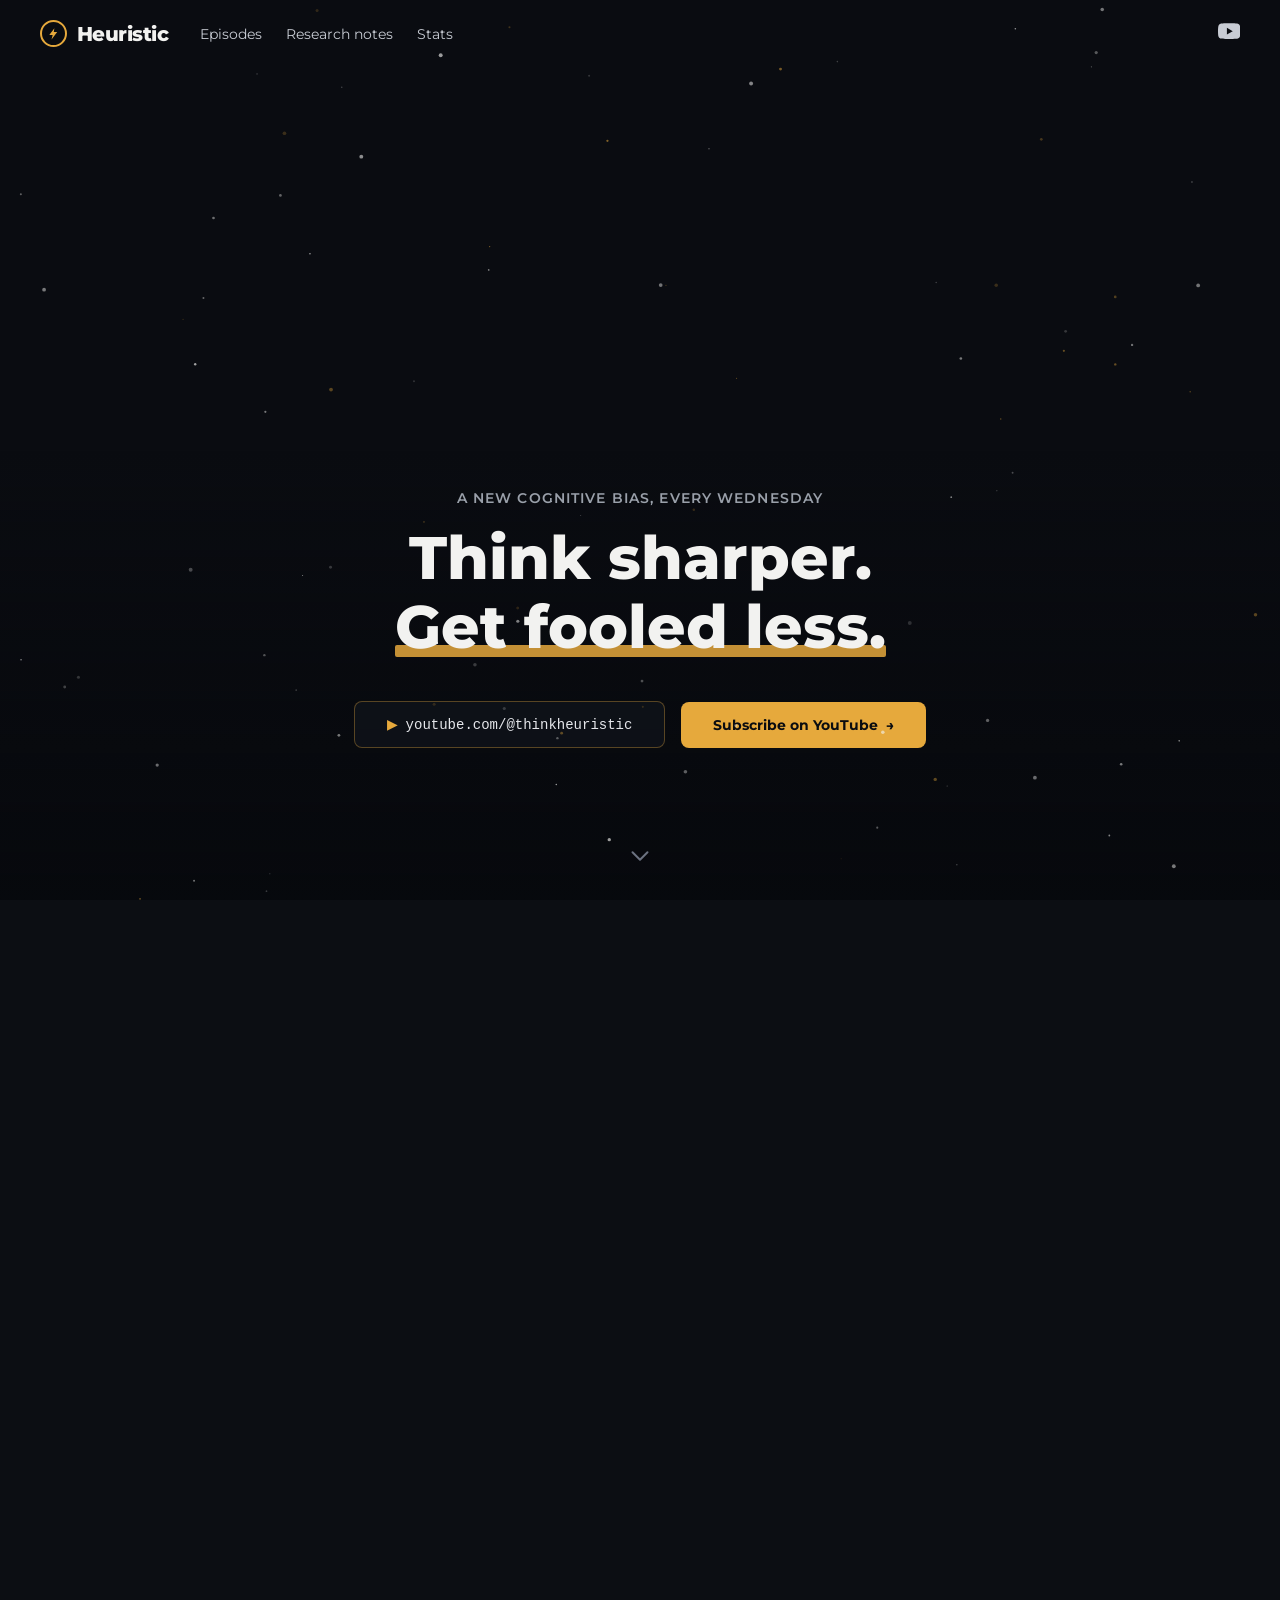
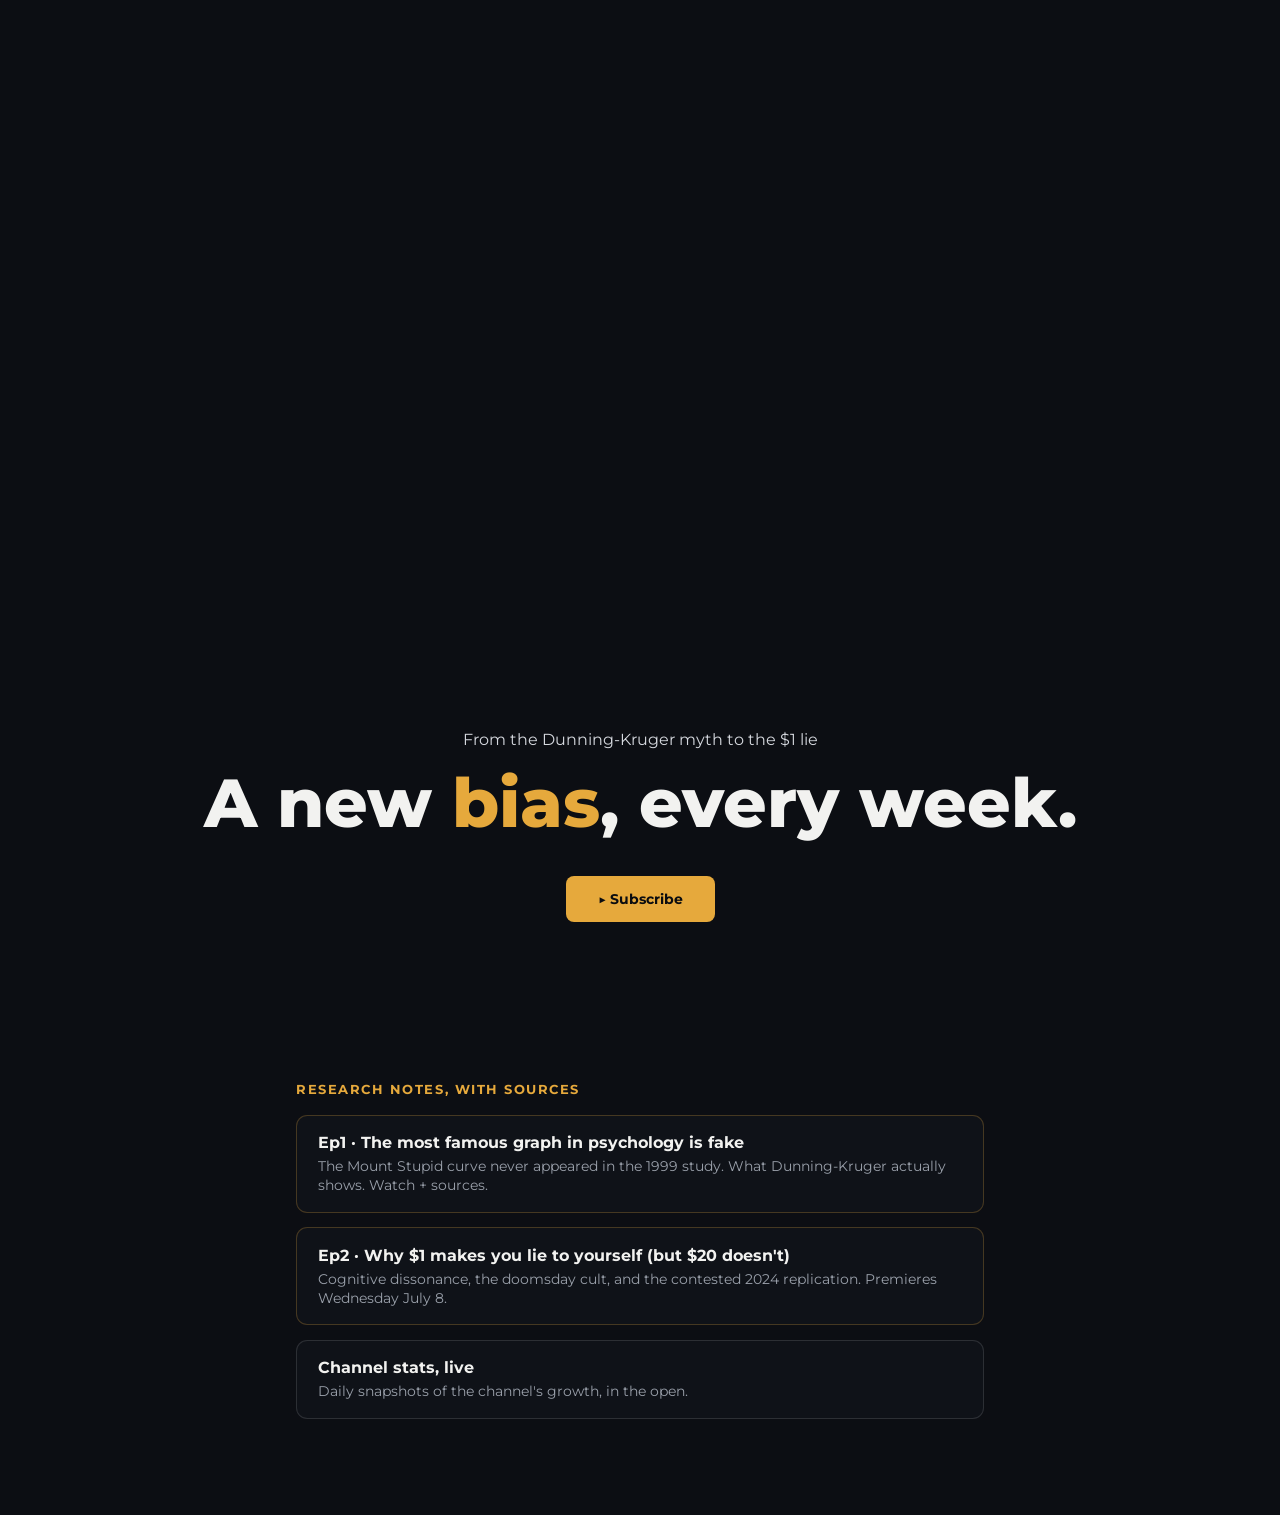
==== index.html @ c8678a39 "Heuristic site v1: landing + ep1/ep2 research notes + stats + AI-open robots/llms/sitemap" ====
<!DOCTYPE html>
<html lang="en">
<head>
<meta charset="UTF-8" />
<meta name="viewport" content="width=device-width, initial-scale=1.0" />
<title>Heuristic | Think sharper. Get fooled less.</title>
<meta name="description" content="Heuristic takes apart one cognitive bias every week using the actual research, not the meme version. Dunning-Kruger, cognitive dissonance, sunk cost and more, ten cinematic minutes at a time." />
<meta property="og:title" content="Heuristic | Think sharper. Get fooled less." />
<meta property="og:description" content="One cognitive bias a week, built from the real studies, including the parts scientists still fight about." />
<meta property="og:type" content="website" />
<script type="application/ld+json">
{
  "@context": "https://schema.org",
  "@type": "Organization",
  "name": "Heuristic",
  "description": "A weekly applied-psychology channel that takes apart one cognitive bias at a time using primary research.",
  "sameAs": ["https://www.youtube.com/@thinkheuristic"]
}
</script>
<link rel="preconnect" href="https://fonts.googleapis.com" />
<link rel="preconnect" href="https://fonts.gstatic.com" crossorigin />
<link href="https://fonts.googleapis.com/css2?family=Montserrat:wght@400;500;600;700;800&display=swap" rel="stylesheet" />
<style>
*, *::before, *::after { margin: 0; padding: 0; box-sizing: border-box; }
html, body { overflow-x: hidden; }
body { font-family: 'Montserrat', sans-serif; background: #0C0E13; color: #F2F2F0; }

.fixed { position: fixed; }
.absolute { position: absolute; }
.relative { position: relative; }
.inset-0 { top: 0; right: 0; bottom: 0; left: 0; }

/* Scroll Video */
#scroll-video-container {
  position: fixed; inset: 0; z-index: -10;
  background: #0C0E13; top: -20%;
}
#scroll-video-container canvas,
#scroll-video-container video {
  position: absolute; inset: 0; width: 100%; height: 100%; object-fit: cover;
}
#scroll-video-container .overlay { position: absolute; inset: 0; background: rgba(6,8,12,0.35); }

/* Particles */
#particles-canvas {
  position: fixed; inset: 0; width: 100%; height: 100%;
  pointer-events: none; z-index: 3;
}

/* Nav */
nav {
  position: fixed; top: 0; left: 0; right: 0; z-index: 50;
  display: flex; align-items: center; justify-content: space-between;
  padding: 1.25rem 2.5rem;
}
nav .logo { display: flex; align-items: center; gap: 0.6rem; font-weight: 800; font-size: 1.25rem; color: #F2F2F0; letter-spacing: -0.025em; text-decoration: none; }
nav .logo .bolt {
  width: 1.7rem; height: 1.7rem; border-radius: 50%;
  border: 2px solid #E6A93C; display: flex; align-items: center; justify-content: center;
  background: #0A0C10;
}
nav .logo .bolt svg { width: 0.85rem; height: 0.85rem; fill: #E6A93C; }
nav .nav-links { display: flex; align-items: center; gap: 1.5rem; }
nav .nav-links a { font-size: 0.875rem; color: #c8ccd4; text-decoration: none; transition: color 0.2s; }
nav .nav-links a:hover { color: #fff; }
nav .social { display: flex; align-items: center; gap: 1rem; }
nav .social a { color: #c8ccd4; transition: color 0.2s; }
nav .social a:hover { color: #E6A93C; }
nav .social svg { width: 1.4rem; height: 1.4rem; }

/* Hero */
#hero {
  position: relative; height: 100vh; width: 100%; display: flex; flex-direction: column;
}
#hero .gradient-overlay {
  position: absolute; inset: 0;
  background: linear-gradient(to top, rgba(6,8,12,0.75), transparent, transparent);
}
#hero .content {
  position: relative; z-index: 10; flex: 1; display: flex; flex-direction: column;
  align-items: center; justify-content: flex-end; text-align: center;
  padding: 0 1.5rem 6rem;
}
#hero .subtitle { font-size: 0.875rem; color: #9aa0aa; margin-bottom: 1rem; letter-spacing: 0.08em; text-transform: uppercase; font-weight: 600; }
#hero h1 { font-size: clamp(1.6rem, 5vw, 3.75rem); font-weight: 800; line-height: 1.15; max-width: 52rem; }
#hero h1 .underlined {
  position: relative; display: inline-block;
}
#hero h1 .underlined .line {
  position: absolute; bottom: 0.25rem; left: 0; width: 100%; height: 12px;
  background: #E6A93C; border-radius: 2px; opacity: 0.85;
}
#hero h1 .underlined span { position: relative; }
#hero .ctas {
  display: flex; align-items: center; gap: 1rem; margin-top: 2.5rem; flex-wrap: wrap; justify-content: center;
}
#hero .code-box {
  display: flex; align-items: center; gap: 0.5rem;
  background: rgba(16,19,26,0.85); border: 1px solid rgba(230,169,60,0.35);
  border-radius: 0.5rem; padding: 0.875rem 2rem; text-decoration: none;
}
#hero .code-box .prompt { color: #E6A93C; font-family: monospace; font-size: 0.875rem; }
#hero .code-box code { font-size: 0.875rem; color: #e5e7eb; font-family: monospace; }
#hero .cta-btn {
  display: inline-flex; align-items: center; gap: 0.5rem;
  background: #E6A93C; color: #0A0C10; font-weight: 700; border-radius: 0.5rem;
  padding: 0.875rem 2rem; font-size: 0.875rem; text-decoration: none; transition: background 0.2s;
}
#hero .cta-btn:hover { background: #f0c064; }
#hero .bounce-arrow {
  position: relative; z-index: 10; display: flex; justify-content: center; padding-bottom: 2rem;
}
#hero .bounce-arrow svg { width: 1.5rem; height: 1.5rem; color: #6b7280; animation: bounce 1s infinite; }

@keyframes bounce {
  0%, 100% { transform: translateY(0); }
  50% { transform: translateY(-25%); }
}

/* Cards */
#fixed-cards {
  position: fixed; bottom: 0; left: 0; right: 0; z-index: 4;
  padding: 2rem 2.5rem; opacity: 0; pointer-events: none;
}
#fixed-cards .grid {
  max-width: 72rem; margin: 0 auto;
  display: grid; grid-template-columns: repeat(3, 1fr); gap: 2.5rem;
}
#fixed-cards .card h3 { font-size: 1.5rem; font-weight: 800; color: #fff; margin-bottom: 1rem; }
#fixed-cards .card h3 .amber { color: #E6A93C; }
#fixed-cards .card p { color: #d5d8de; font-size: 0.875rem; line-height: 1.6; }

/* Section 3 */
#section-three {
  position: relative; min-height: 100vh; display: flex; align-items: flex-end;
  justify-content: center; padding: 0 2.5rem 8rem;
}
#section-three .inner {
  position: relative; z-index: 10; display: flex; flex-direction: column;
  align-items: center; text-align: center;
  opacity: 0; transform: translateY(32px); filter: blur(8px);
  transition: opacity 1s ease-out, transform 1s ease-out, filter 1s ease-out;
}
#section-three .inner.visible { opacity: 1; transform: translateY(0); filter: blur(0); }
#section-three .inner p { color: #d5d8de; font-size: 1rem; margin-bottom: 0.75rem; }
#section-three .inner h2 { font-size: clamp(1.875rem, 6vw, 4.25rem); font-weight: 800; }
#section-three .inner h2 .amber { color: #E6A93C; }
#section-three .inner .sub-cta {
  margin-top: 2rem; display: inline-flex; align-items: center; gap: 0.5rem;
  background: #E6A93C; color: #0A0C10; font-weight: 700; border-radius: 0.5rem;
  padding: 0.875rem 2rem; font-size: 0.875rem; text-decoration: none; transition: background 0.2s;
}
#section-three .inner .sub-cta:hover { background: #f0c064; }

/* Content wrapper */
#content { position: relative; z-index: 2; }

/* Responsive */
@media (max-width: 768px) {
  nav { padding: 1rem 1.5rem; }
  nav .nav-links { display: none; }
  #hero .content { padding-bottom: 5rem; }
  #hero h1 { font-size: 1.6rem; }
  #hero .ctas { flex-direction: column; }
  #fixed-cards .grid { grid-template-columns: 1fr; gap: 1.5rem; }
  #fixed-cards { padding: 1.5rem 1rem; }
  #section-three { padding-bottom: 5rem; }
}
</style>
</head>
<body>

<!-- Scroll Video Background (a Heuristic hero clip, self-hosted) -->
<div id="scroll-video-container">
  <canvas id="video-canvas"></canvas>
  <video id="video-fallback" muted playsinline preload="auto"
    src="assets/hero-loop.mp4"
  ></video>
  <div class="overlay"></div>
</div>

<!-- Particles -->
<canvas id="particles-canvas"></canvas>

<!-- Fixed Cards -->
<div id="fixed-cards">
  <div class="grid">
    <div class="card">
      <h3>The meme version is <span class="amber">wrong</span></h3>
      <p>The famous Dunning-Kruger curve never appeared in the study. The $1 lie experiment just failed its largest replication, and scientists are fighting about it right now. We cover what the research actually says, including the contested parts.</p>
    </div>
    <div class="card">
      <h3>Ten minutes, <span class="amber">one bias</span></h3>
      <p>Every Wednesday: one cognitive bias, the real experiments behind it, cinematic visuals built for the idea, and one question that catches your own mind in the act.</p>
    </div>
    <div class="card">
      <h3>Check <span class="amber">everything</span></h3>
      <p>Every claim traces to a primary source, and the sources are listed under every video. That is the whole point. Think sharper. Get fooled less.</p>
    </div>
  </div>
</div>

<!-- Navigation -->
<nav>
  <div style="display:flex;align-items:center;gap:2rem;">
    <a class="logo" href="./">
      <span class="bolt"><svg viewBox="0 0 24 24"><path d="M13 2L4 14h6l-2 8 10-13h-6l1-7z"/></svg></span>
      <span>Heuristic</span>
    </a>
    <div class="nav-links">
      <a href="https://www.youtube.com/@thinkheuristic/videos">Episodes</a>
      <a href="ep1/">Research notes</a>
      <a href="stats/">Stats</a>
    </div>
  </div>
  <div class="social">
    <a href="https://www.youtube.com/@thinkheuristic" aria-label="Heuristic on YouTube"><svg fill="currentColor" viewBox="0 0 24 24"><path d="M23.498 6.186a3.016 3.016 0 0 0-2.122-2.136C19.505 3.545 12 3.545 12 3.545s-7.505 0-9.377.505A3.017 3.017 0 0 0 .502 6.186C0 8.07 0 12 0 12s0 3.93.502 5.814a3.016 3.016 0 0 0 2.122 2.136c1.871.505 9.376.505 9.376.505s7.505 0 9.377-.505a3.015 3.015 0 0 0 2.122-2.136C24 15.93 24 12 24 12s0-3.93-.502-5.814zM9.545 15.568V8.432L15.818 12l-6.273 3.568z"/></svg></a>
  </div>
</nav>

<!-- Main Content -->
<div id="content">
  <!-- Section 1: Hero -->
  <section id="hero">
    <div class="gradient-overlay"></div>
    <div class="content">
      <p class="subtitle">A new cognitive bias, every Wednesday</p>
      <h1>
        Think sharper.
        <span class="underlined"><span class="line"></span><span>Get fooled less.</span></span>
      </h1>
      <div class="ctas">
        <a class="code-box" href="https://www.youtube.com/@thinkheuristic">
          <span class="prompt">&#9654;</span>
          <code>youtube.com/@thinkheuristic</code>
        </a>
        <a href="https://www.youtube.com/@thinkheuristic?sub_confirmation=1" class="cta-btn">Subscribe on YouTube <span>&rarr;</span></a>
      </div>
    </div>
    <div class="bounce-arrow">
      <svg xmlns="http://www.w3.org/2000/svg" fill="none" viewBox="0 0 24 24" stroke-width="2" stroke="currentColor"><path stroke-linecap="round" stroke-linejoin="round" d="M19.5 8.25l-7.5 7.5-7.5-7.5"/></svg>
    </div>
  </section>

  <!-- Spacer -->
  <div style="height:150vh;"></div>

  <!-- Cards Trigger Zone -->
  <div id="cards-trigger" style="height:200vh;"></div>

  <!-- Spacer -->
  <div style="height:100vh;"></div>

  <!-- Section 3 -->
  <section id="section-three">
    <div class="inner" id="section-three-inner">
      <p>From the Dunning-Kruger myth to the $1 lie</p>
      <h2>A new <span class="amber">bias</span>, every week.</h2>
      <a class="sub-cta" href="https://www.youtube.com/@thinkheuristic?sub_confirmation=1">&#9654; Subscribe</a>
    </div>
  </section>

  <!-- Research notes -->
  <section id="notes" style="position:relative;z-index:10;padding:2rem 1.5rem 6rem;max-width:46rem;margin:0 auto;">
    <p style="color:#E6A93C;font-weight:700;letter-spacing:.12em;text-transform:uppercase;font-size:.8rem;margin-bottom:1.1rem;">Research notes, with sources</p>
    <a href="ep1/" style="display:block;background:rgba(16,19,26,0.9);border:1px solid rgba(230,169,60,0.25);border-radius:0.7rem;padding:1.1rem 1.3rem;margin-bottom:0.9rem;color:#F2F2F0;text-decoration:none;">
      <strong style="display:block;margin-bottom:0.25rem;">Ep1 · The most famous graph in psychology is fake</strong>
      <span style="color:#9aa0aa;font-size:0.875rem;">The Mount Stupid curve never appeared in the 1999 study. What Dunning-Kruger actually shows. Watch + sources.</span>
    </a>
    <a href="ep2/" style="display:block;background:rgba(16,19,26,0.9);border:1px solid rgba(230,169,60,0.25);border-radius:0.7rem;padding:1.1rem 1.3rem;margin-bottom:0.9rem;color:#F2F2F0;text-decoration:none;">
      <strong style="display:block;margin-bottom:0.25rem;">Ep2 · Why $1 makes you lie to yourself (but $20 doesn't)</strong>
      <span style="color:#9aa0aa;font-size:0.875rem;">Cognitive dissonance, the doomsday cult, and the contested 2024 replication. Premieres Wednesday July 8.</span>
    </a>
    <a href="stats/" style="display:block;background:rgba(16,19,26,0.9);border:1px solid rgba(255,255,255,0.12);border-radius:0.7rem;padding:1.1rem 1.3rem;color:#F2F2F0;text-decoration:none;">
      <strong style="display:block;margin-bottom:0.25rem;">Channel stats, live</strong>
      <span style="color:#9aa0aa;font-size:0.875rem;">Daily snapshots of the channel's growth, in the open.</span>
    </a>
  </section>
</div>

<script>
(function() {
  // ===================== SCROLL VIDEO =====================
  const VIDEO_URL = 'assets/hero-loop.mp4';
  const canvas = document.getElementById('video-canvas');
  const videoEl = document.getElementById('video-fallback');
  const ctx = canvas.getContext('2d');
  let frames = [];
  let framesReady = false;
  let lastFrameIndex = -1;
  let videoSeeking = false;

  function resizeCanvas() {
    const dpr = Math.min(devicePixelRatio, 2);
    const rect = canvas.getBoundingClientRect();
    const w = Math.round(rect.width * dpr);
    const h = Math.round(rect.height * dpr);
    if (canvas.width !== w || canvas.height !== h) {
      canvas.width = w;
      canvas.height = h;
    }
    lastFrameIndex = -1;
  }

  async function extractFrames() {
    try {
      const response = await fetch(VIDEO_URL);
      const blob = await response.blob();
      const objectUrl = URL.createObjectURL(blob);

      const video = document.createElement('video');
      video.muted = true;
      video.playsInline = true;
      video.preload = 'auto';
      video.src = objectUrl;

      await new Promise((resolve, reject) => {
        video.onloadedmetadata = () => resolve();
        video.onerror = () => reject();
        setTimeout(() => reject(), 15000);
      });

      const scale = Math.min(1, 1280 / video.videoWidth);
      const scaledWidth = Math.round(video.videoWidth * scale);
      const scaledHeight = Math.round(video.videoHeight * scale);
      const frameCount = Math.max(30, Math.min(120, Math.round(video.duration * 24)));

      for (let i = 0; i < frameCount; i++) {
        const time = (i / (frameCount - 1)) * (video.duration - 0.05);
        video.currentTime = time;
        await new Promise((resolve, reject) => {
          const onSeeked = () => { video.removeEventListener('seeked', onSeeked); resolve(); };
          video.addEventListener('seeked', onSeeked);
          setTimeout(() => { video.removeEventListener('seeked', onSeeked); reject(); }, 3000);
        });
        const bitmap = await createImageBitmap(video, { resizeWidth: scaledWidth, resizeHeight: scaledHeight });
        frames.push(bitmap);
      }

      if (frames.length > 0) {
        framesReady = true;
        canvas.style.visibility = 'visible';
        videoEl.style.display = 'none';
      }
      URL.revokeObjectURL(objectUrl);
    } catch(e) { /* fallback to video seeking */ }
  }

  function getScrollBounds() {
    const vh = window.innerHeight;
    return { start: vh * 0.5, end: document.documentElement.scrollHeight - vh };
  }

  function getProgress() {
    const { start, end } = getScrollBounds();
    const range = end - start;
    if (range <= 0) return 0;
    return Math.max(0, Math.min(1, (window.scrollY - start) / range));
  }

  function drawFrame(frame) {
    const cw = canvas.width, ch = canvas.height;
    const s = Math.max(cw / frame.width, ch / frame.height);
    const dw = frame.width * s, dh = frame.height * s;
    ctx.drawImage(frame, (cw - dw) / 2, (ch - dh) / 2, dw, dh);
  }

  function videoTick() {
    const progress = getProgress();
    if (framesReady && frames.length > 0) {
      const idx = Math.round(progress * (frames.length - 1));
      if (idx !== lastFrameIndex) {
        lastFrameIndex = idx;
        if (frames[idx]) drawFrame(frames[idx]);
      }
    } else if (videoEl.duration && isFinite(videoEl.duration) && videoEl.readyState >= 1) {
      const target = progress * videoEl.duration;
      if (!videoSeeking && Math.abs(videoEl.currentTime - target) > 0.001) {
        videoSeeking = true;
        videoEl.currentTime = target;
      }
    }
    requestAnimationFrame(videoTick);
  }

  videoEl.addEventListener('seeked', () => { videoSeeking = false; });
  videoEl.addEventListener('stalled', () => { videoSeeking = false; });
  videoEl.addEventListener('loadeddata', () => { videoEl.currentTime = 0; });
  canvas.style.visibility = 'hidden';

  resizeCanvas();
  window.addEventListener('resize', resizeCanvas);
  requestAnimationFrame(videoTick);
  extractFrames();

  // ===================== PARTICLES (warm ember tint) =====================
  const pCanvas = document.getElementById('particles-canvas');
  const pCtx = pCanvas.getContext('2d');
  let particles = [];

  function resizeParticles() {
    pCanvas.width = window.innerWidth;
    pCanvas.height = window.innerHeight;
    createParticles();
  }

  function createParticles() {
    particles = [];
    const count = Math.floor((pCanvas.width * pCanvas.height) / 12000);
    for (let i = 0; i < count; i++) {
      particles.push({
        x: Math.random() * pCanvas.width,
        y: Math.random() * pCanvas.height,
        vx: (Math.random() - 0.5) * 0.3,
        vy: (Math.random() - 0.5) * 0.3,
        size: Math.random() * 1.5 + 0.5,
        opacity: Math.random() * 0.5 + 0.15,
        warm: Math.random() < 0.35
      });
    }
  }

  function animateParticles() {
    pCtx.clearRect(0, 0, pCanvas.width, pCanvas.height);
    for (const p of particles) {
      p.x += p.vx; p.y += p.vy;
      if (p.x < 0) p.x = pCanvas.width;
      if (p.x > pCanvas.width) p.x = 0;
      if (p.y < 0) p.y = pCanvas.height;
      if (p.y > pCanvas.height) p.y = 0;
      pCtx.beginPath();
      pCtx.arc(p.x, p.y, p.size, 0, Math.PI * 2);
      pCtx.fillStyle = p.warm ? `rgba(230,169,60,${p.opacity})` : `rgba(242,242,240,${p.opacity})`;
      pCtx.fill();
    }
    requestAnimationFrame(animateParticles);
  }

  resizeParticles();
  window.addEventListener('resize', resizeParticles);
  animateParticles();

  // ===================== HERO FADE =====================
  function updateHeroOpacity() {
    const fade = Math.max(0, 1 - window.scrollY / (window.innerHeight * 0.3));
    document.getElementById('hero').style.opacity = fade;
  }
  window.addEventListener('scroll', updateHeroOpacity, { passive: true });

  // ===================== FIXED CARDS =====================
  const fixedCards = document.getElementById('fixed-cards');
  const cardsGrid = fixedCards.querySelector('.grid');

  function tickCards() {
    const trigger = document.getElementById('cards-trigger');
    const rect = trigger.getBoundingClientRect();
    const triggerTop = rect.top + window.scrollY;
    const triggerHeight = rect.height;
    const scrollY = window.scrollY;
    const vh = window.innerHeight;

    const start = triggerTop - vh * 0.5;
    const end = triggerTop + triggerHeight - vh * 0.3;
    const range = end - start;

    let progress = range > 0 ? (scrollY - start) / range : 0;
    progress = Math.max(0, Math.min(1, progress));

    const isActive = scrollY >= start - vh * 0.2 && scrollY <= end + vh * 0.3;
    const fadeIn = Math.min(1, Math.max(0, (scrollY - (start - vh * 0.2)) / (vh * 0.2)));
    const fadeOut = Math.min(1, Math.max(0, (end + vh * 0.3 - scrollY) / (vh * 0.3)));
    const containerOpacity = isActive ? Math.min(fadeIn, fadeOut) : 0;

    fixedCards.style.opacity = containerOpacity;
    fixedCards.style.pointerEvents = containerOpacity > 0.1 ? 'auto' : 'none';

    const isMobile = window.innerWidth < 768;
    const revealPct = progress * 130;
    if (isMobile) {
      cardsGrid.style.maskImage = `linear-gradient(to bottom, black ${revealPct}%, transparent ${revealPct + 20}%)`;
      cardsGrid.style.webkitMaskImage = `linear-gradient(to bottom, black ${revealPct}%, transparent ${revealPct + 20}%)`;
    } else {
      cardsGrid.style.maskImage = `linear-gradient(to right, black ${revealPct}%, transparent ${revealPct + 15}%)`;
      cardsGrid.style.webkitMaskImage = `linear-gradient(to right, black ${revealPct}%, transparent ${revealPct + 15}%)`;
    }

    requestAnimationFrame(tickCards);
  }
  requestAnimationFrame(tickCards);

  // ===================== SECTION 3 INTERSECTION =====================
  const sectionThreeInner = document.getElementById('section-three-inner');
  const observer = new IntersectionObserver(([entry]) => {
    if (entry.isIntersecting) {
      sectionThreeInner.classList.add('visible');
      observer.unobserve(sectionThreeInner);
    }
  }, { threshold: 0.15 });
  observer.observe(sectionThreeInner);
})();
</script>
</body>
</html>
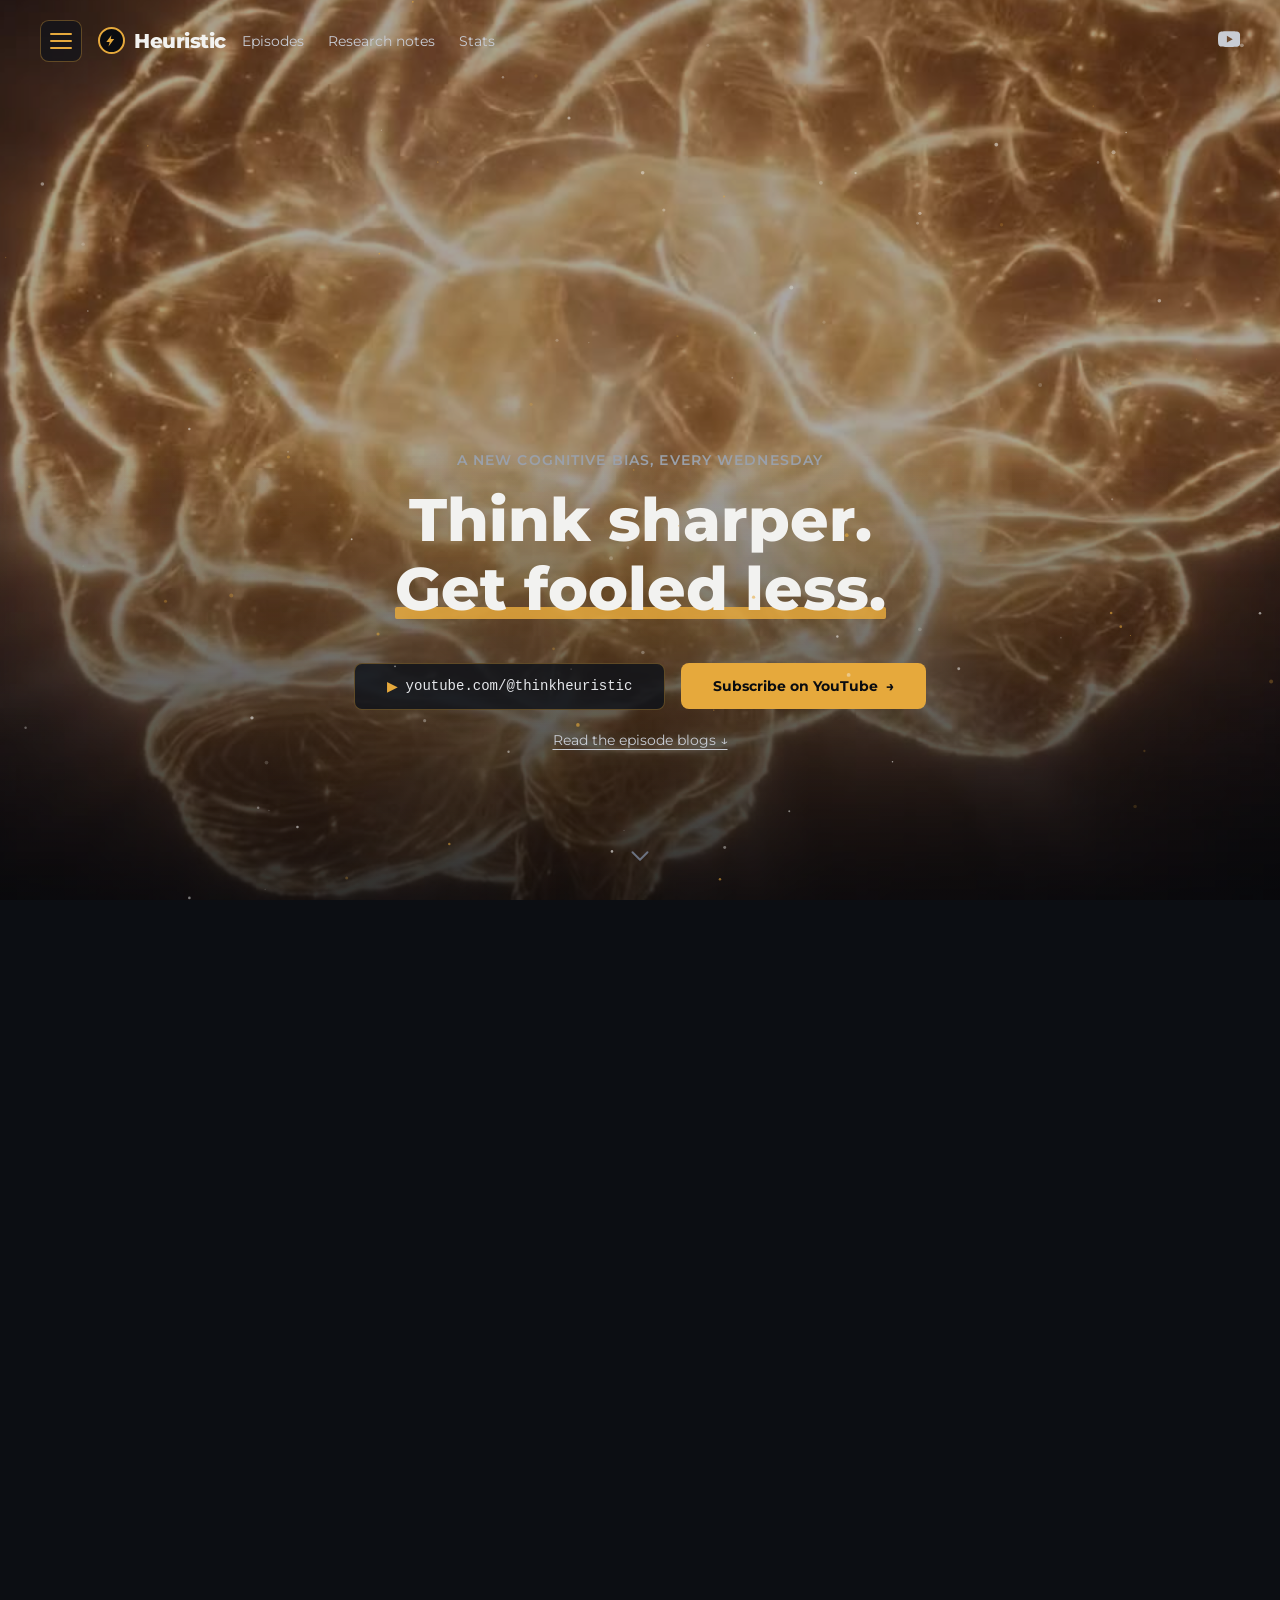
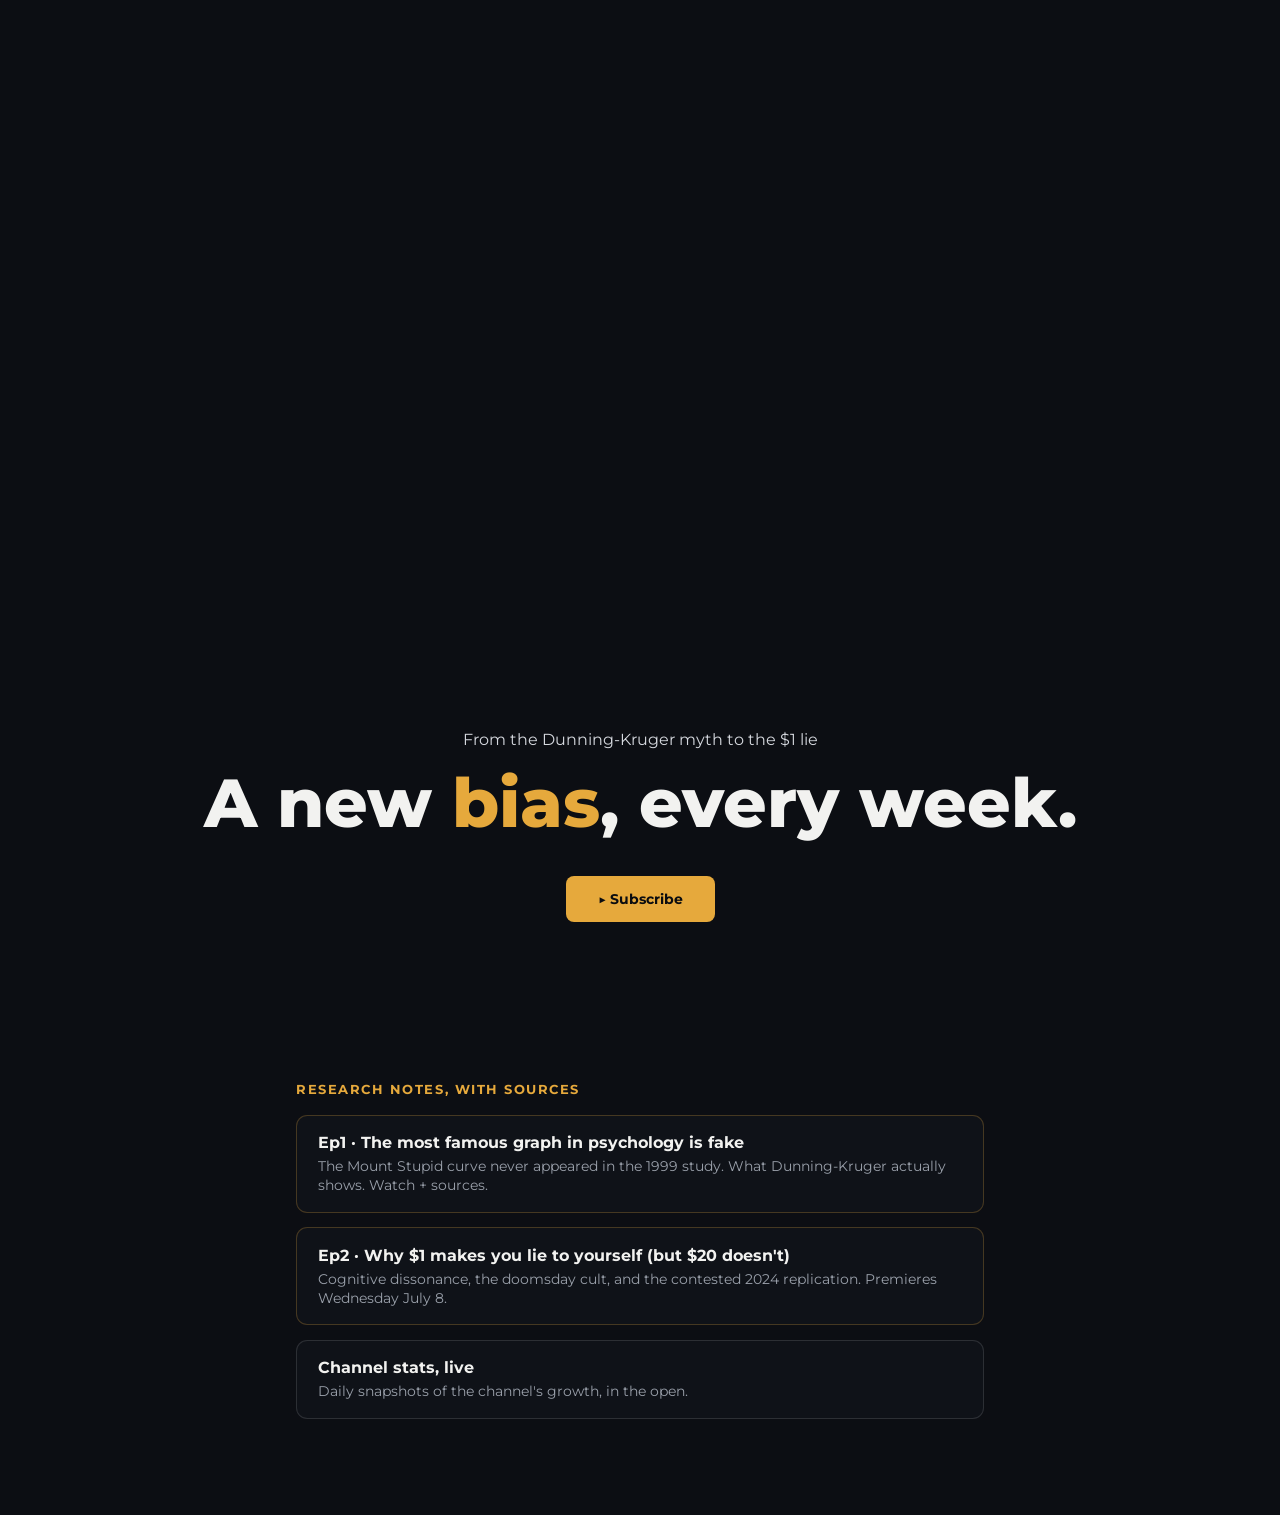
==== commit b9c4918b: "Phone review round 1: instant ambient hero loop + poster (iOS), top-left burger menu + drawer, hero " ====
--- a/index.html
+++ b/index.html
@@ -53,6 +53,40 @@
   display: flex; align-items: center; justify-content: space-between;
   padding: 1.25rem 2.5rem;
 }
+/* Burger (top-left) + drawer */
+#burger {
+  display: flex; flex-direction: column; justify-content: center; gap: 5px;
+  width: 2.6rem; height: 2.6rem; padding: 0.55rem;
+  background: rgba(16,19,26,0.7); border: 1px solid rgba(230,169,60,0.35);
+  border-radius: 0.55rem; cursor: pointer;
+}
+#burger span { display: block; height: 2px; width: 100%; background: #E6A93C; border-radius: 2px; }
+#drawer {
+  position: fixed; top: 0; left: 0; bottom: 0; z-index: 70;
+  width: min(78vw, 320px); background: #0A0C10;
+  border-right: 1px solid rgba(230,169,60,0.3);
+  transform: translateX(-102%); transition: transform 0.28s ease;
+  padding: 1.4rem 1.5rem; display: flex; flex-direction: column; gap: 0.3rem;
+  overflow-y: auto;
+}
+#drawer.open { transform: translateX(0); }
+#drawer .d-head { display: flex; align-items: center; justify-content: space-between; margin-bottom: 1.2rem; }
+#drawer .d-title { font-weight: 800; font-size: 1.1rem; }
+#drawer .d-close { background: none; border: 0; color: #9aa0aa; font-size: 1.6rem; cursor: pointer; line-height: 1; }
+#drawer a.d-link {
+  color: #F2F2F0; text-decoration: none; font-weight: 600; font-size: 1rem;
+  padding: 0.85rem 0.4rem; border-bottom: 1px solid rgba(255,255,255,0.07);
+}
+#drawer a.d-link small { display: block; color: #9aa0aa; font-weight: 500; font-size: 0.78rem; margin-top: 0.15rem; }
+#drawer a.d-sub {
+  margin-top: 1.2rem; text-align: center; background: #E6A93C; color: #0A0C10;
+  font-weight: 700; border-radius: 0.5rem; padding: 0.85rem 1rem; text-decoration: none;
+}
+#backdrop {
+  position: fixed; inset: 0; z-index: 65; background: rgba(0,0,0,0.55);
+  opacity: 0; pointer-events: none; transition: opacity 0.25s ease;
+}
+#backdrop.show { opacity: 1; pointer-events: auto; }
 nav .logo { display: flex; align-items: center; gap: 0.6rem; font-weight: 800; font-size: 1.25rem; color: #F2F2F0; letter-spacing: -0.025em; text-decoration: none; }
 nav .logo .bolt {
   width: 1.7rem; height: 1.7rem; border-radius: 50%;
@@ -170,11 +204,13 @@
 </head>
 <body>
 
-<!-- Scroll Video Background (a Heuristic hero clip, self-hosted) -->
+<!-- Scroll Video Background (a Heuristic hero clip, self-hosted).
+     The video AUTOPLAYS as an ambient loop from second zero (iOS-safe: muted+playsinline),
+     then the canvas scroll-scrub takes over once frames are extracted. -->
 <div id="scroll-video-container">
   <canvas id="video-canvas"></canvas>
-  <video id="video-fallback" muted playsinline preload="auto"
-    src="assets/hero-loop.mp4"
+  <video id="video-fallback" muted playsinline autoplay loop preload="auto"
+    poster="assets/hero-poster.jpg" src="assets/hero-loop.mp4"
   ></video>
   <div class="overlay"></div>
 </div>
@@ -200,9 +236,25 @@
   </div>
 </div>
 
+<!-- Drawer menu -->
+<div id="backdrop"></div>
+<aside id="drawer" aria-label="Menu">
+  <div class="d-head">
+    <span class="d-title">Heuristic</span>
+    <button class="d-close" aria-label="Close menu">&times;</button>
+  </div>
+  <a class="d-link" href="./">Home</a>
+  <a class="d-link" href="ep1/">Ep1 blog: the Dunning-Kruger myth<small>The famous curve was never in the study</small></a>
+  <a class="d-link" href="ep2/">Ep2 blog: the $1 lie<small>Cognitive dissonance. Premieres Wed Jul 8</small></a>
+  <a class="d-link" href="stats/">Channel stats<small>Growing in public</small></a>
+  <a class="d-link" href="https://www.youtube.com/@thinkheuristic">YouTube channel</a>
+  <a class="d-sub" href="https://www.youtube.com/@thinkheuristic?sub_confirmation=1">&#9654; Subscribe</a>
+</aside>
+
 <!-- Navigation -->
 <nav>
-  <div style="display:flex;align-items:center;gap:2rem;">
+  <div style="display:flex;align-items:center;gap:1rem;">
+    <button id="burger" aria-label="Open menu"><span></span><span></span><span></span></button>
     <a class="logo" href="./">
       <span class="bolt"><svg viewBox="0 0 24 24"><path d="M13 2L4 14h6l-2 8 10-13h-6l1-7z"/></svg></span>
       <span>Heuristic</span>
@@ -236,6 +288,7 @@
         </a>
         <a href="https://www.youtube.com/@thinkheuristic?sub_confirmation=1" class="cta-btn">Subscribe on YouTube <span>&rarr;</span></a>
       </div>
+      <a href="#notes" style="margin-top:1.4rem;color:#c8ccd4;font-size:0.85rem;text-decoration:underline;text-underline-offset:4px;">Read the episode blogs &darr;</a>
     </div>
     <div class="bounce-arrow">
       <svg xmlns="http://www.w3.org/2000/svg" fill="none" viewBox="0 0 24 24" stroke-width="2" stroke="currentColor"><path stroke-linecap="round" stroke-linejoin="round" d="M19.5 8.25l-7.5 7.5-7.5-7.5"/></svg>
@@ -340,6 +393,7 @@
       if (frames.length > 0) {
         framesReady = true;
         canvas.style.visibility = 'visible';
+        videoEl.pause();
         videoEl.style.display = 'none';
       }
       URL.revokeObjectURL(objectUrl);
@@ -366,26 +420,19 @@
   }
 
   function videoTick() {
-    const progress = getProgress();
+    // Until frames are extracted, the <video> ambient loop IS the artwork (autoplay).
+    // Once ready, the canvas scrubs with scroll and the video is hidden.
     if (framesReady && frames.length > 0) {
+      const progress = getProgress();
       const idx = Math.round(progress * (frames.length - 1));
       if (idx !== lastFrameIndex) {
         lastFrameIndex = idx;
         if (frames[idx]) drawFrame(frames[idx]);
       }
-    } else if (videoEl.duration && isFinite(videoEl.duration) && videoEl.readyState >= 1) {
-      const target = progress * videoEl.duration;
-      if (!videoSeeking && Math.abs(videoEl.currentTime - target) > 0.001) {
-        videoSeeking = true;
-        videoEl.currentTime = target;
-      }
     }
     requestAnimationFrame(videoTick);
   }
 
-  videoEl.addEventListener('seeked', () => { videoSeeking = false; });
-  videoEl.addEventListener('stalled', () => { videoSeeking = false; });
-  videoEl.addEventListener('loadeddata', () => { videoEl.currentTime = 0; });
   canvas.style.visibility = 'hidden';
 
   resizeCanvas();
@@ -488,6 +535,18 @@
   }
   requestAnimationFrame(tickCards);
 
+  // ===================== DRAWER MENU =====================
+  const drawer = document.getElementById('drawer');
+  const backdrop = document.getElementById('backdrop');
+  const setDrawer = (open) => {
+    drawer.classList.toggle('open', open);
+    backdrop.classList.toggle('show', open);
+  };
+  document.getElementById('burger').addEventListener('click', () => setDrawer(true));
+  drawer.querySelector('.d-close').addEventListener('click', () => setDrawer(false));
+  backdrop.addEventListener('click', () => setDrawer(false));
+  drawer.querySelectorAll('a').forEach((a) => a.addEventListener('click', () => setDrawer(false)));
+
   // ===================== SECTION 3 INTERSECTION =====================
   const sectionThreeInner = document.getElementById('section-three-inner');
   const observer = new IntersectionObserver(([entry]) => {
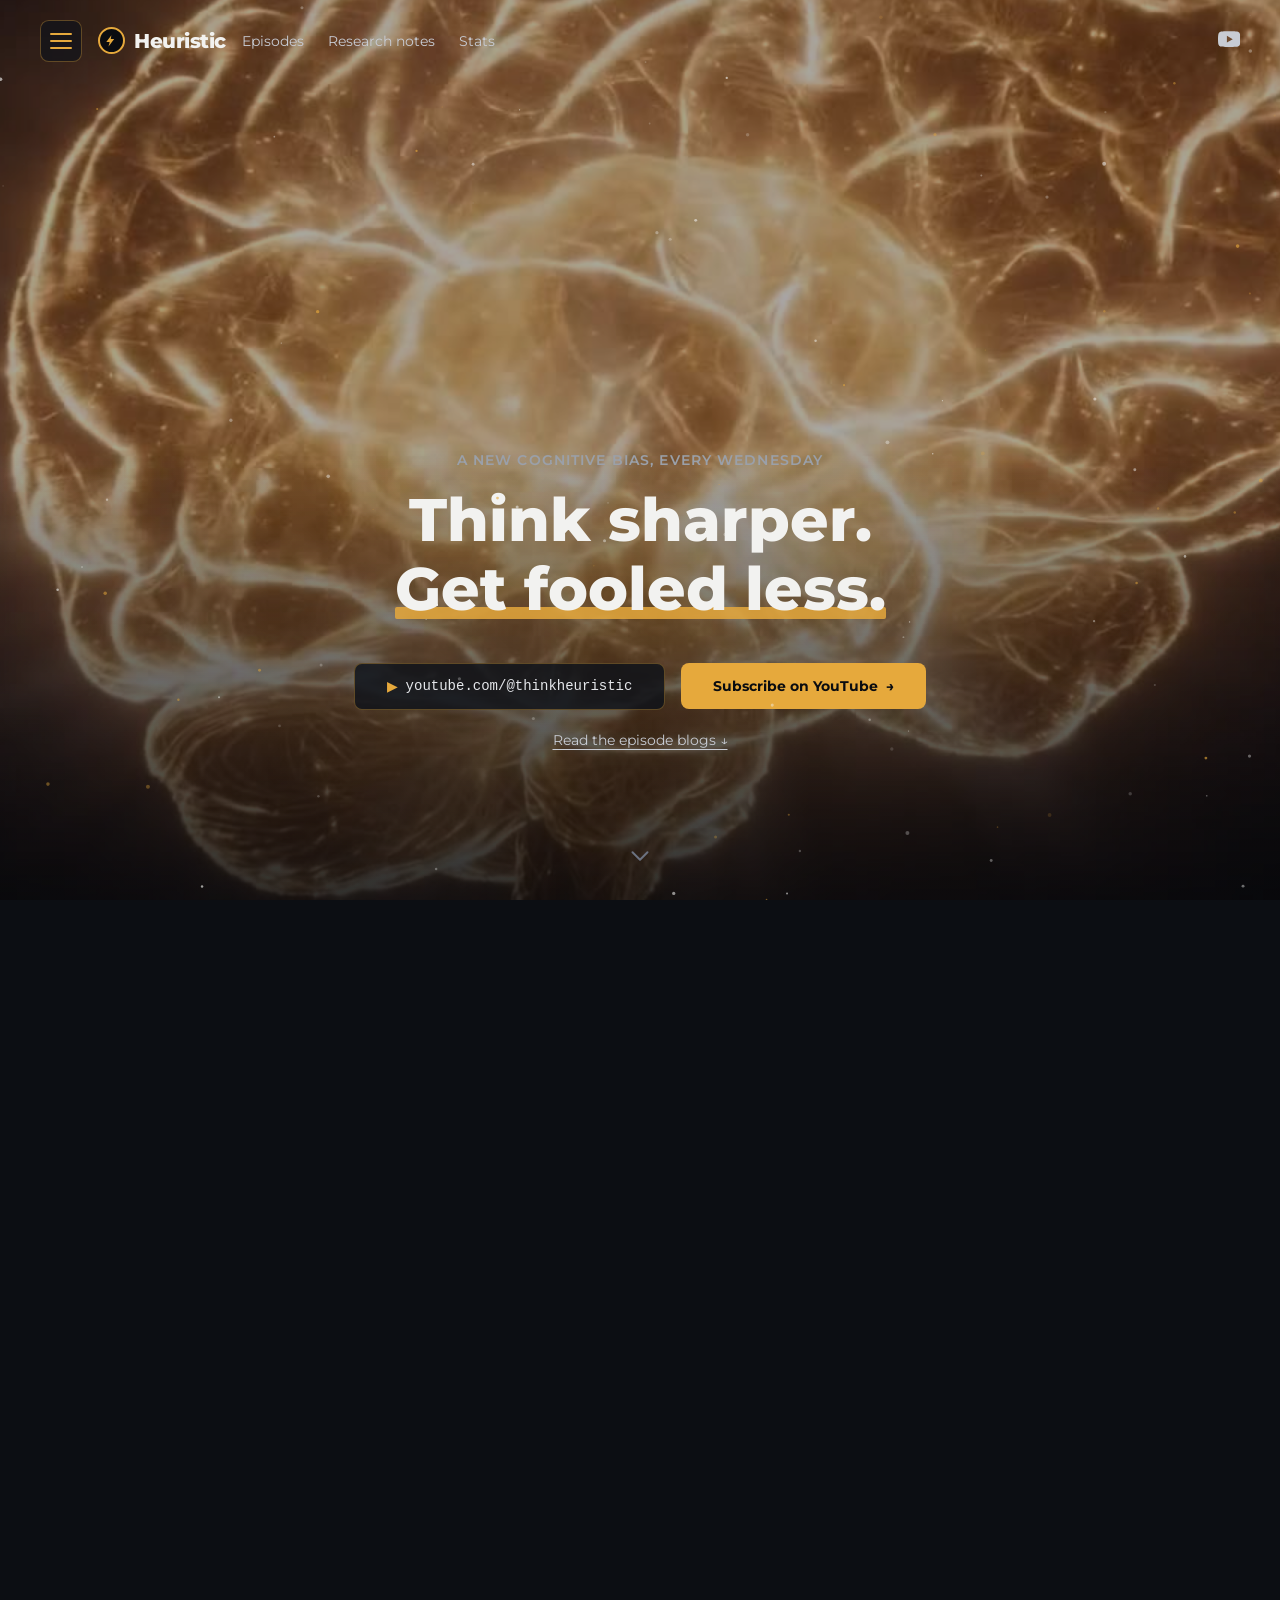
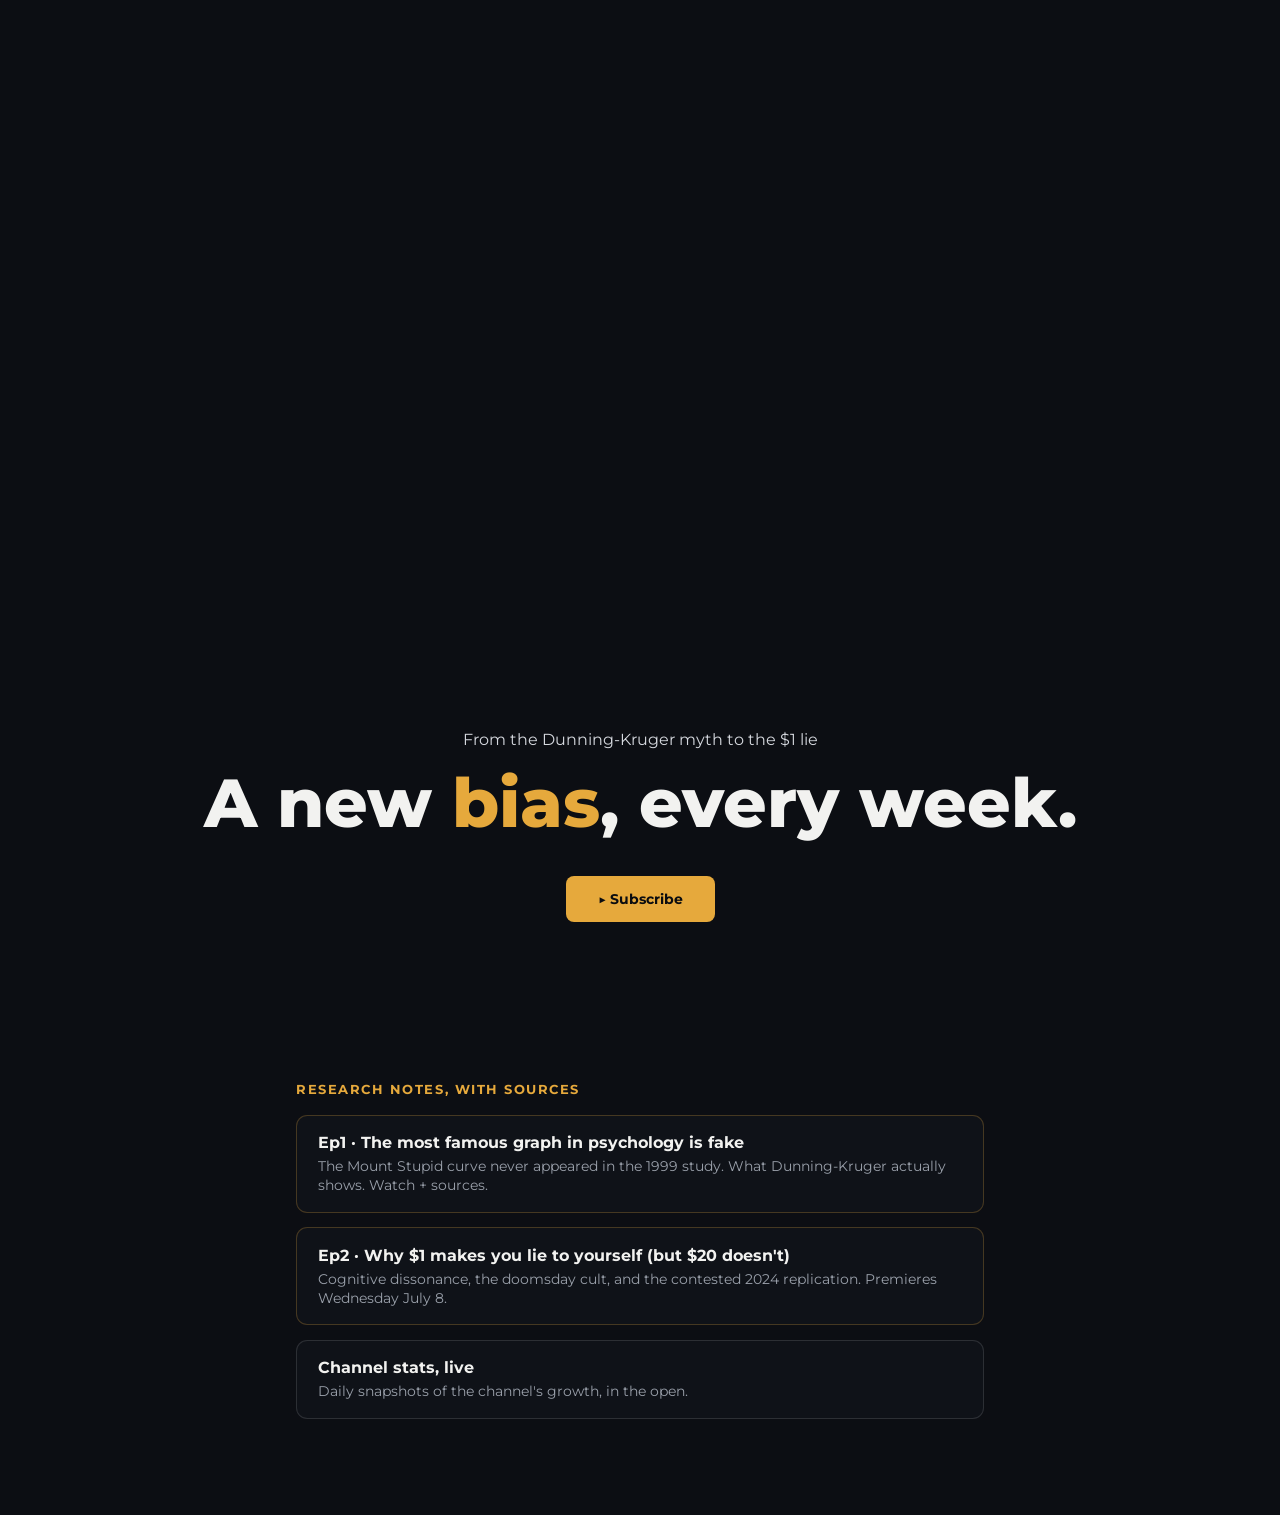
==== commit 06d2709c: "Custom domain: heuristic.blog (CNAME, canonicals, og:url, sitemap, robots Sitemap line)" ====
--- a/index.html
+++ b/index.html
@@ -7,6 +7,8 @@
 <meta name="description" content="Heuristic takes apart one cognitive bias every week using the actual research, not the meme version. Dunning-Kruger, cognitive dissonance, sunk cost and more, ten cinematic minutes at a time." />
 <meta property="og:title" content="Heuristic | Think sharper. Get fooled less." />
 <meta property="og:description" content="One cognitive bias a week, built from the real studies, including the parts scientists still fight about." />
+<link rel="canonical" href="https://heuristic.blog/" />
+<meta property="og:url" content="https://heuristic.blog/" />
 <meta property="og:type" content="website" />
 <script type="application/ld+json">
 {
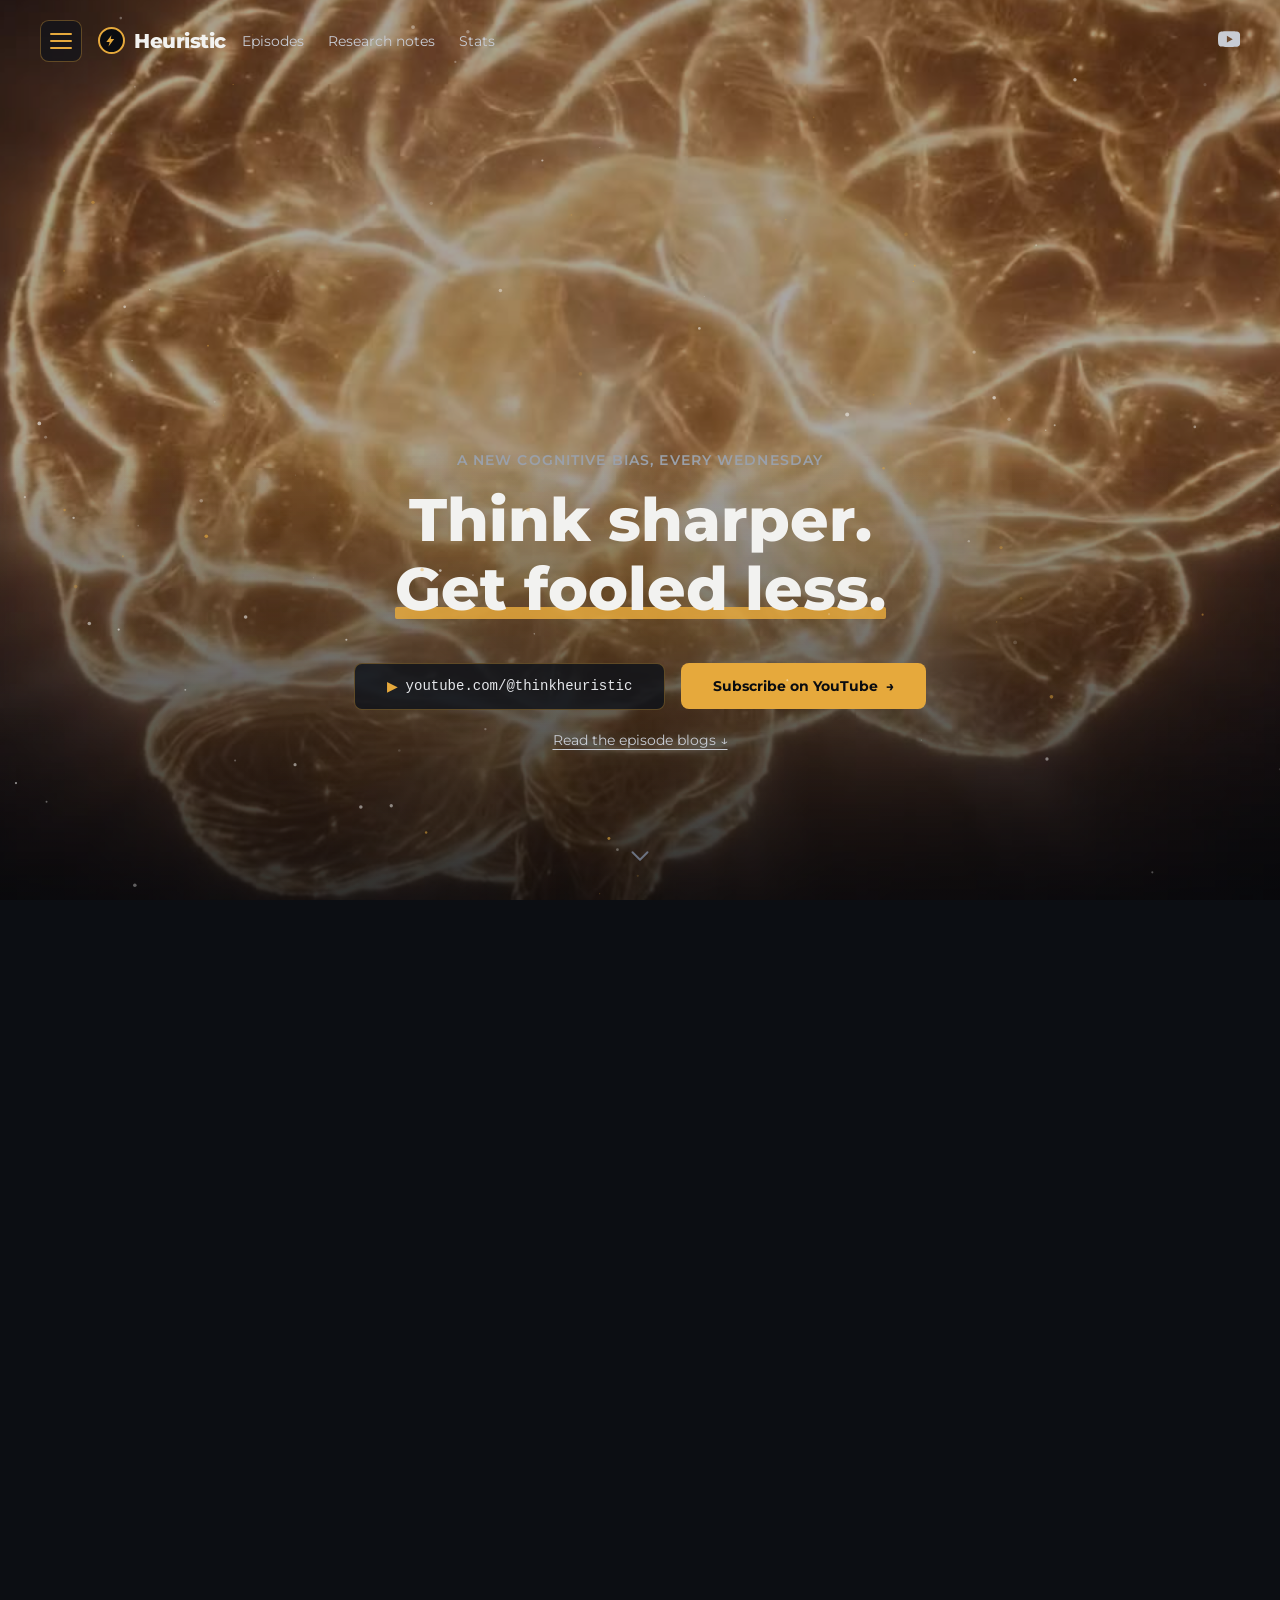
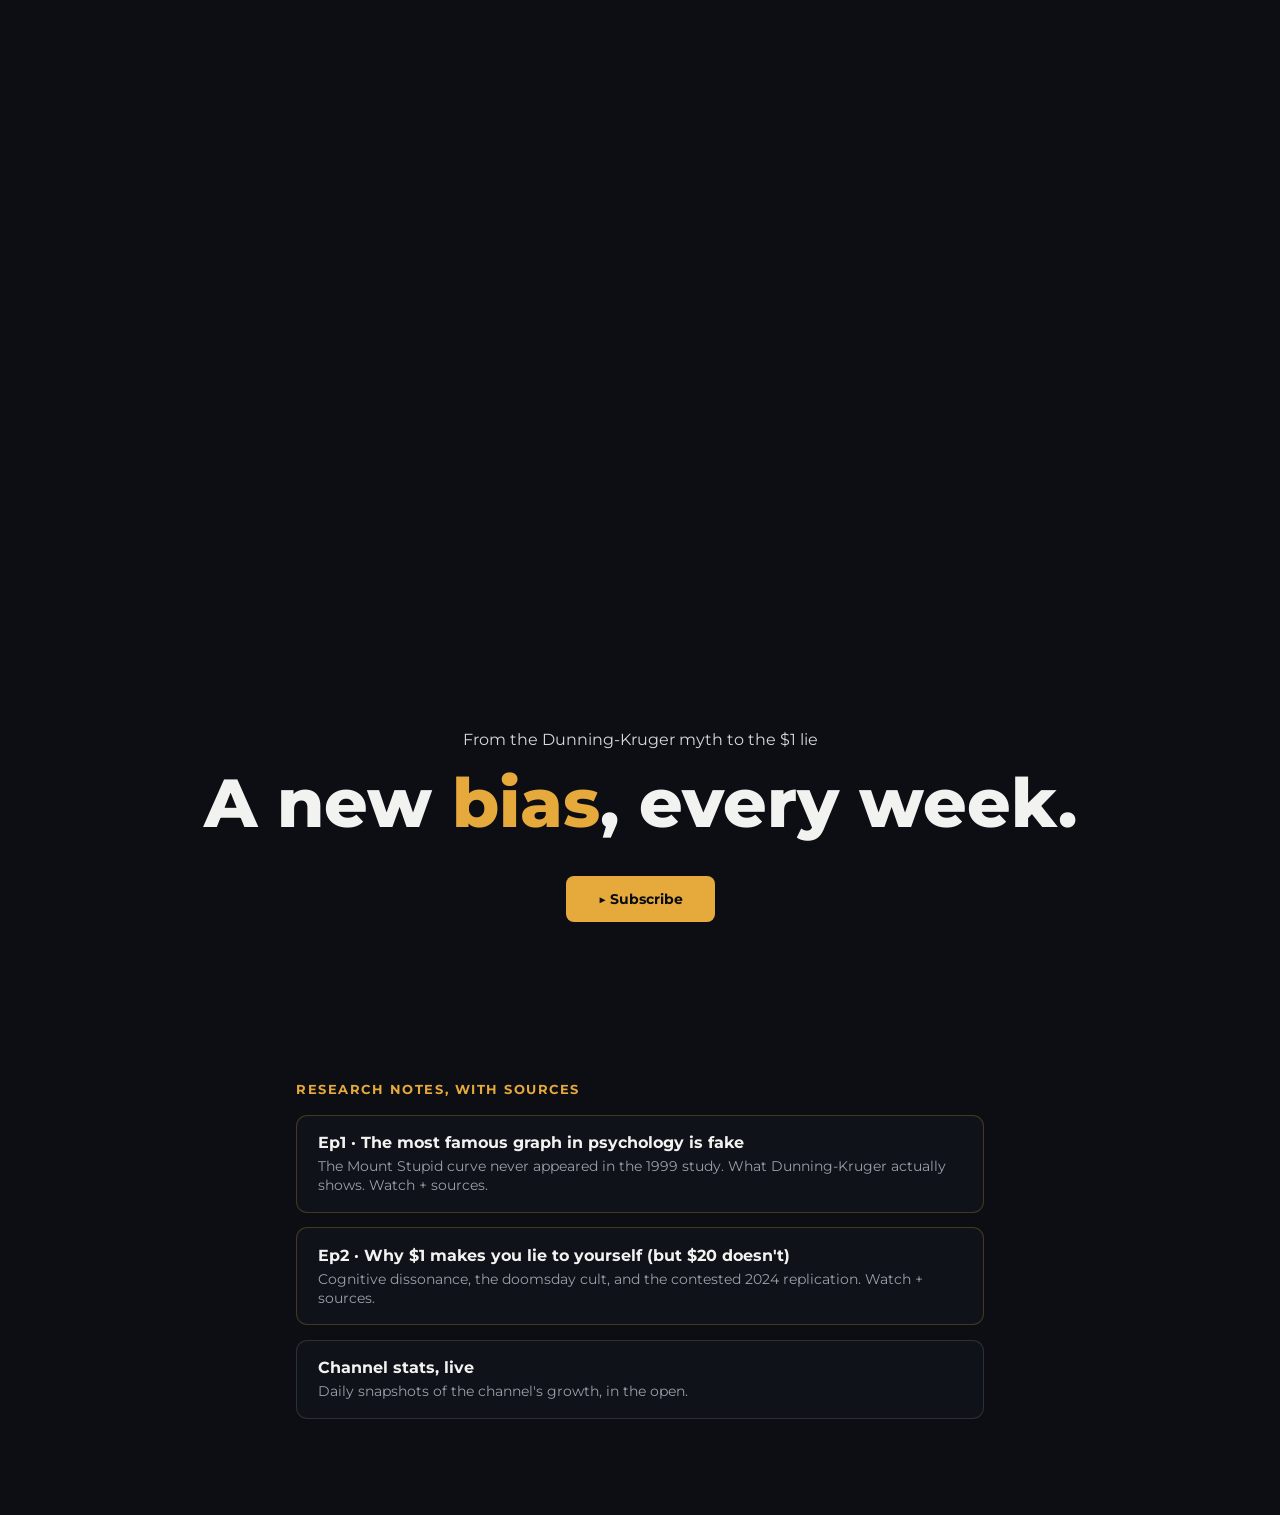
==== commit 95a0644b: "Auto-flip Ep2 premiere banner + landing card note after Jul 8 8am PT Co-Authored-By: Claude Fable 5 " ====
--- a/index.html
+++ b/index.html
@@ -324,7 +324,7 @@
     </a>
     <a href="ep2/" style="display:block;background:rgba(16,19,26,0.9);border:1px solid rgba(230,169,60,0.25);border-radius:0.7rem;padding:1.1rem 1.3rem;margin-bottom:0.9rem;color:#F2F2F0;text-decoration:none;">
       <strong style="display:block;margin-bottom:0.25rem;">Ep2 · Why $1 makes you lie to yourself (but $20 doesn't)</strong>
-      <span style="color:#9aa0aa;font-size:0.875rem;">Cognitive dissonance, the doomsday cult, and the contested 2024 replication. Premieres Wednesday July 8.</span>
+      <span id="ep2-note" style="color:#9aa0aa;font-size:0.875rem;">Cognitive dissonance, the doomsday cult, and the contested 2024 replication. Premieres Wednesday July 8.</span>
     </a>
     <a href="stats/" style="display:block;background:rgba(16,19,26,0.9);border:1px solid rgba(255,255,255,0.12);border-radius:0.7rem;padding:1.1rem 1.3rem;color:#F2F2F0;text-decoration:none;">
       <strong style="display:block;margin-bottom:0.25rem;">Channel stats, live</strong>
@@ -560,5 +560,13 @@
   observer.observe(sectionThreeInner);
 })();
 </script>
+<script>
+// Same post-premiere gate as /ep2; the Jul 8 pass rewrites this statically with the real URL.
+(function () {
+  if (Date.now() < Date.parse('2026-07-08T15:00:00Z')) return;
+  var n = document.getElementById('ep2-note');
+  if (n) n.textContent = 'Cognitive dissonance, the doomsday cult, and the contested 2024 replication. Watch + sources.';
+})();
+</script>
 </body>
 </html>
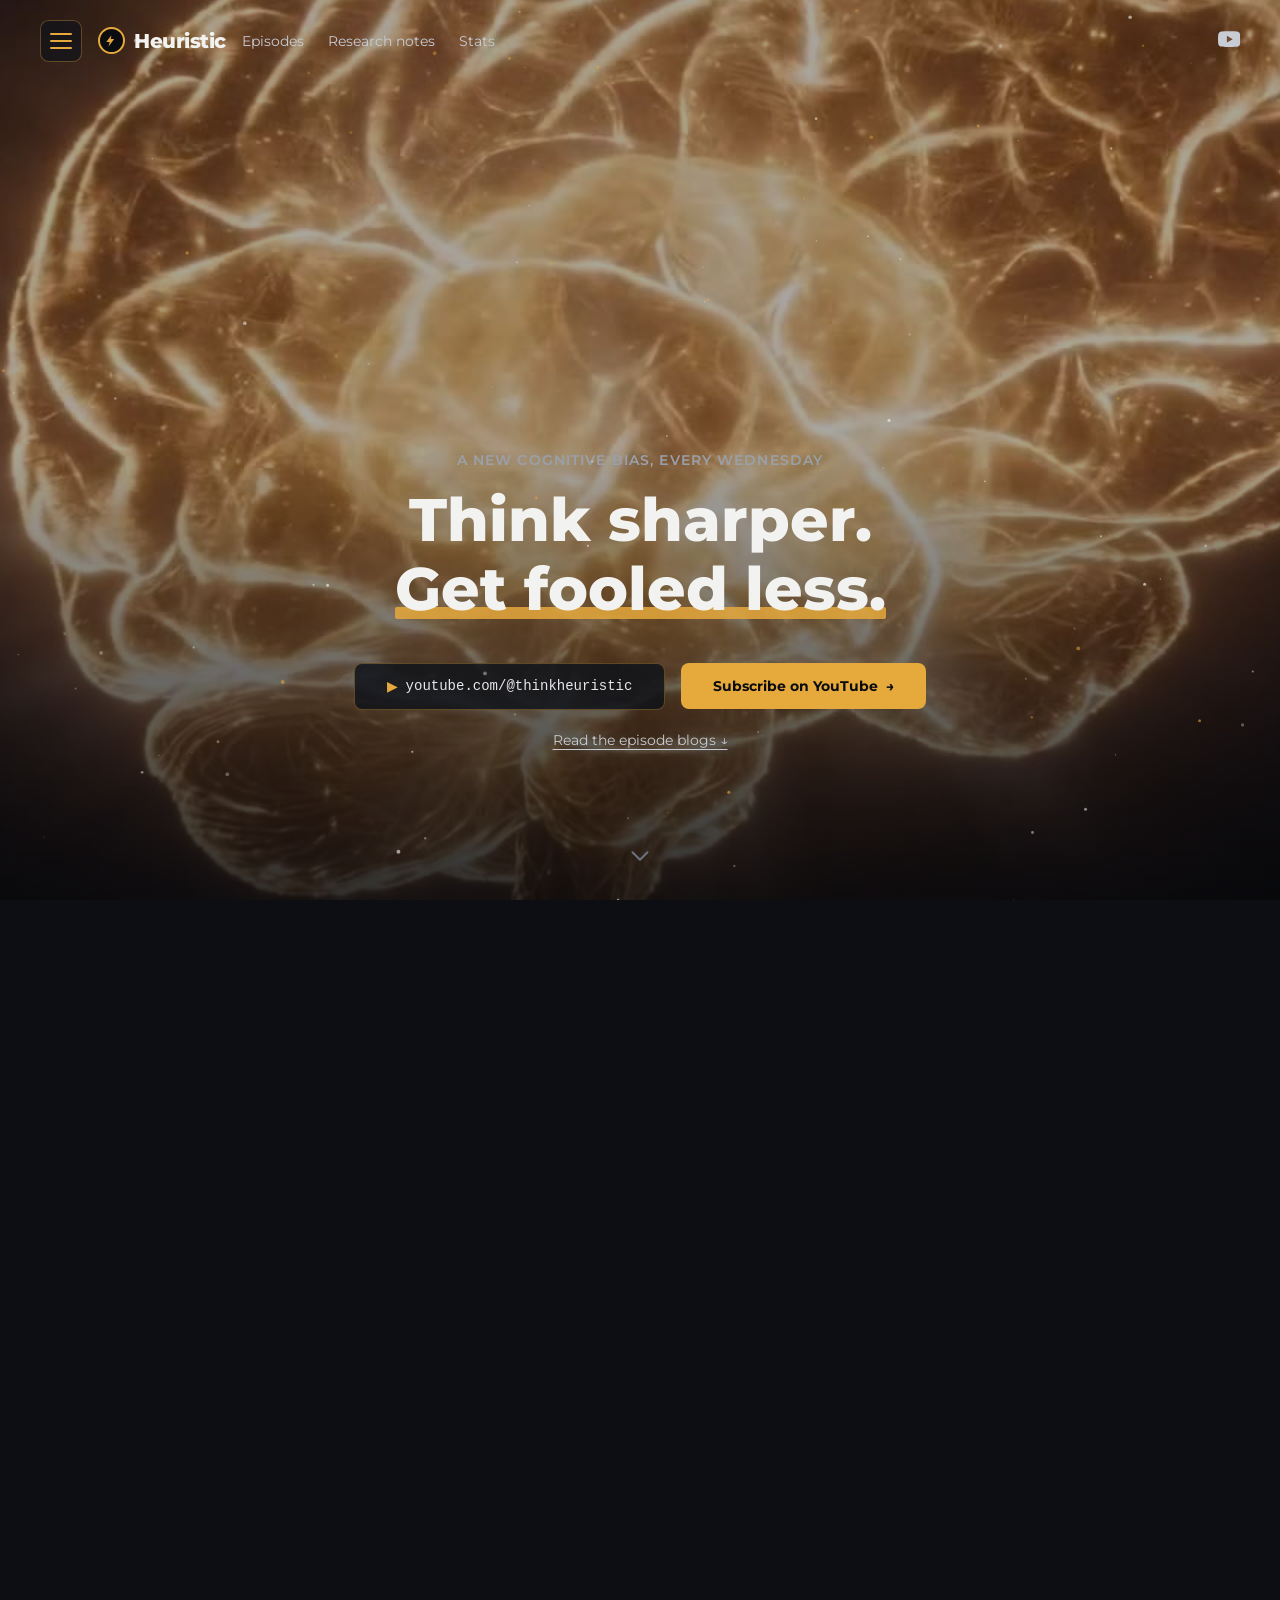
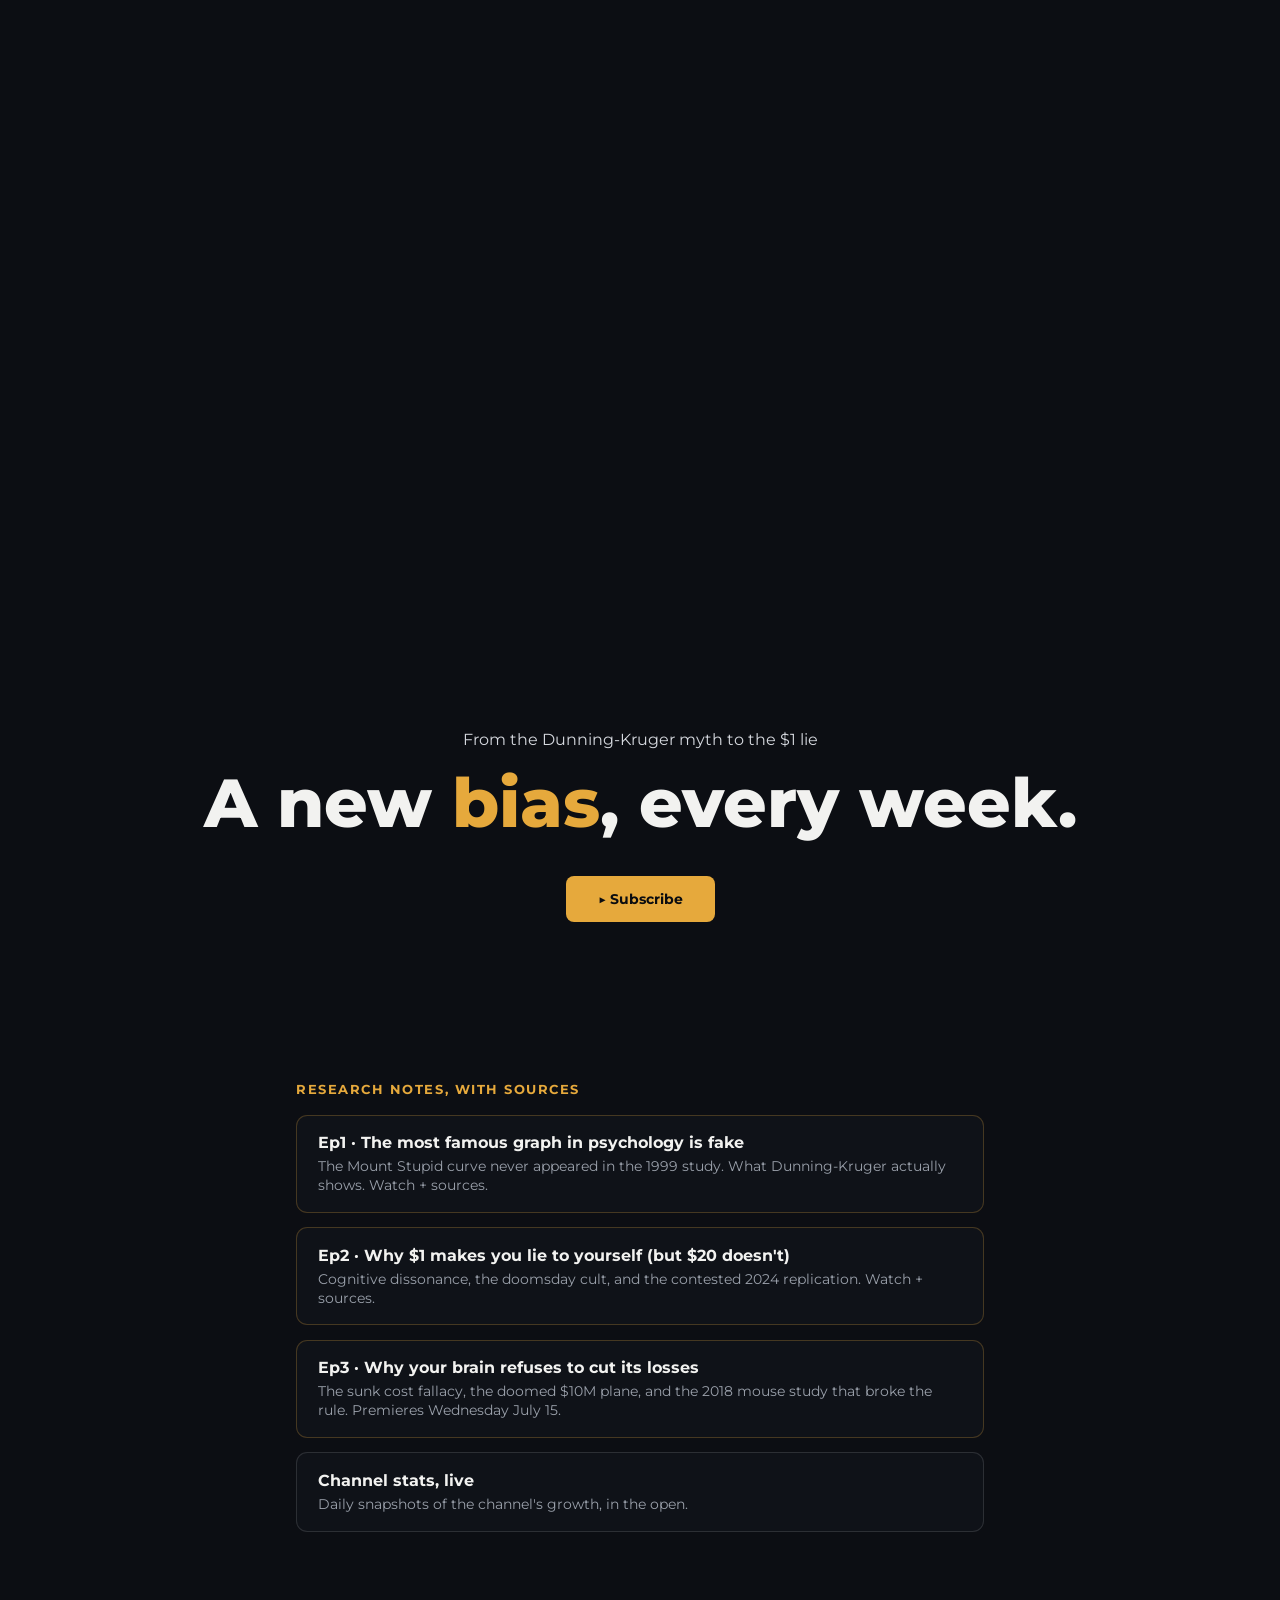
==== commit eff04d4f: "Add Ep3 Sunk Cost blog page + link from landing/ep2/sitemap Co-Authored-By: Claude Fable 5 <noreply@" ====
--- a/index.html
+++ b/index.html
@@ -325,6 +325,10 @@
     <a href="ep2/" style="display:block;background:rgba(16,19,26,0.9);border:1px solid rgba(230,169,60,0.25);border-radius:0.7rem;padding:1.1rem 1.3rem;margin-bottom:0.9rem;color:#F2F2F0;text-decoration:none;">
       <strong style="display:block;margin-bottom:0.25rem;">Ep2 · Why $1 makes you lie to yourself (but $20 doesn't)</strong>
       <span id="ep2-note" style="color:#9aa0aa;font-size:0.875rem;">Cognitive dissonance, the doomsday cult, and the contested 2024 replication. Premieres Wednesday July 8.</span>
+    </a>
+    <a href="ep3/" style="display:block;background:rgba(16,19,26,0.9);border:1px solid rgba(230,169,60,0.25);border-radius:0.7rem;padding:1.1rem 1.3rem;margin-bottom:0.9rem;color:#F2F2F0;text-decoration:none;">
+      <strong style="display:block;margin-bottom:0.25rem;">Ep3 · Why your brain refuses to cut its losses</strong>
+      <span style="color:#9aa0aa;font-size:0.875rem;">The sunk cost fallacy, the doomed $10M plane, and the 2018 mouse study that broke the rule. Premieres Wednesday July 15.</span>
     </a>
     <a href="stats/" style="display:block;background:rgba(16,19,26,0.9);border:1px solid rgba(255,255,255,0.12);border-radius:0.7rem;padding:1.1rem 1.3rem;color:#F2F2F0;text-decoration:none;">
       <strong style="display:block;margin-bottom:0.25rem;">Channel stats, live</strong>
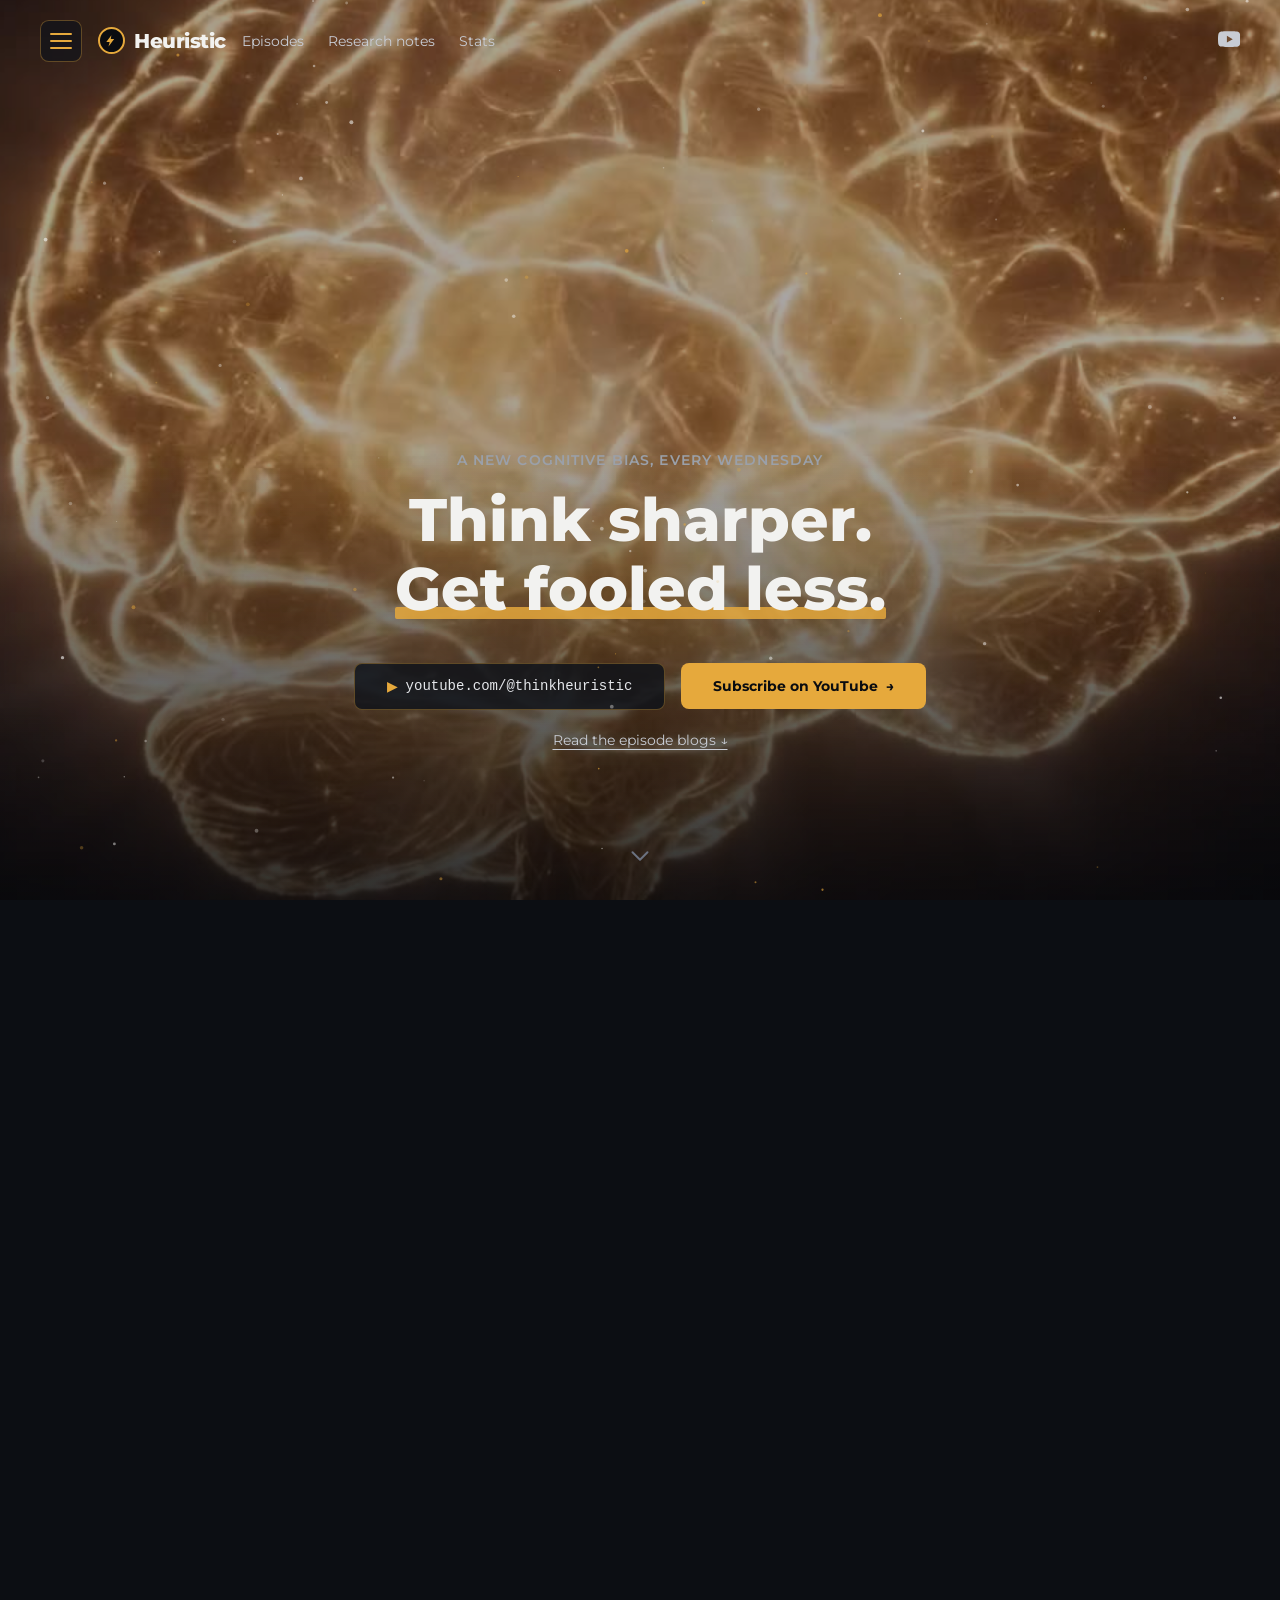
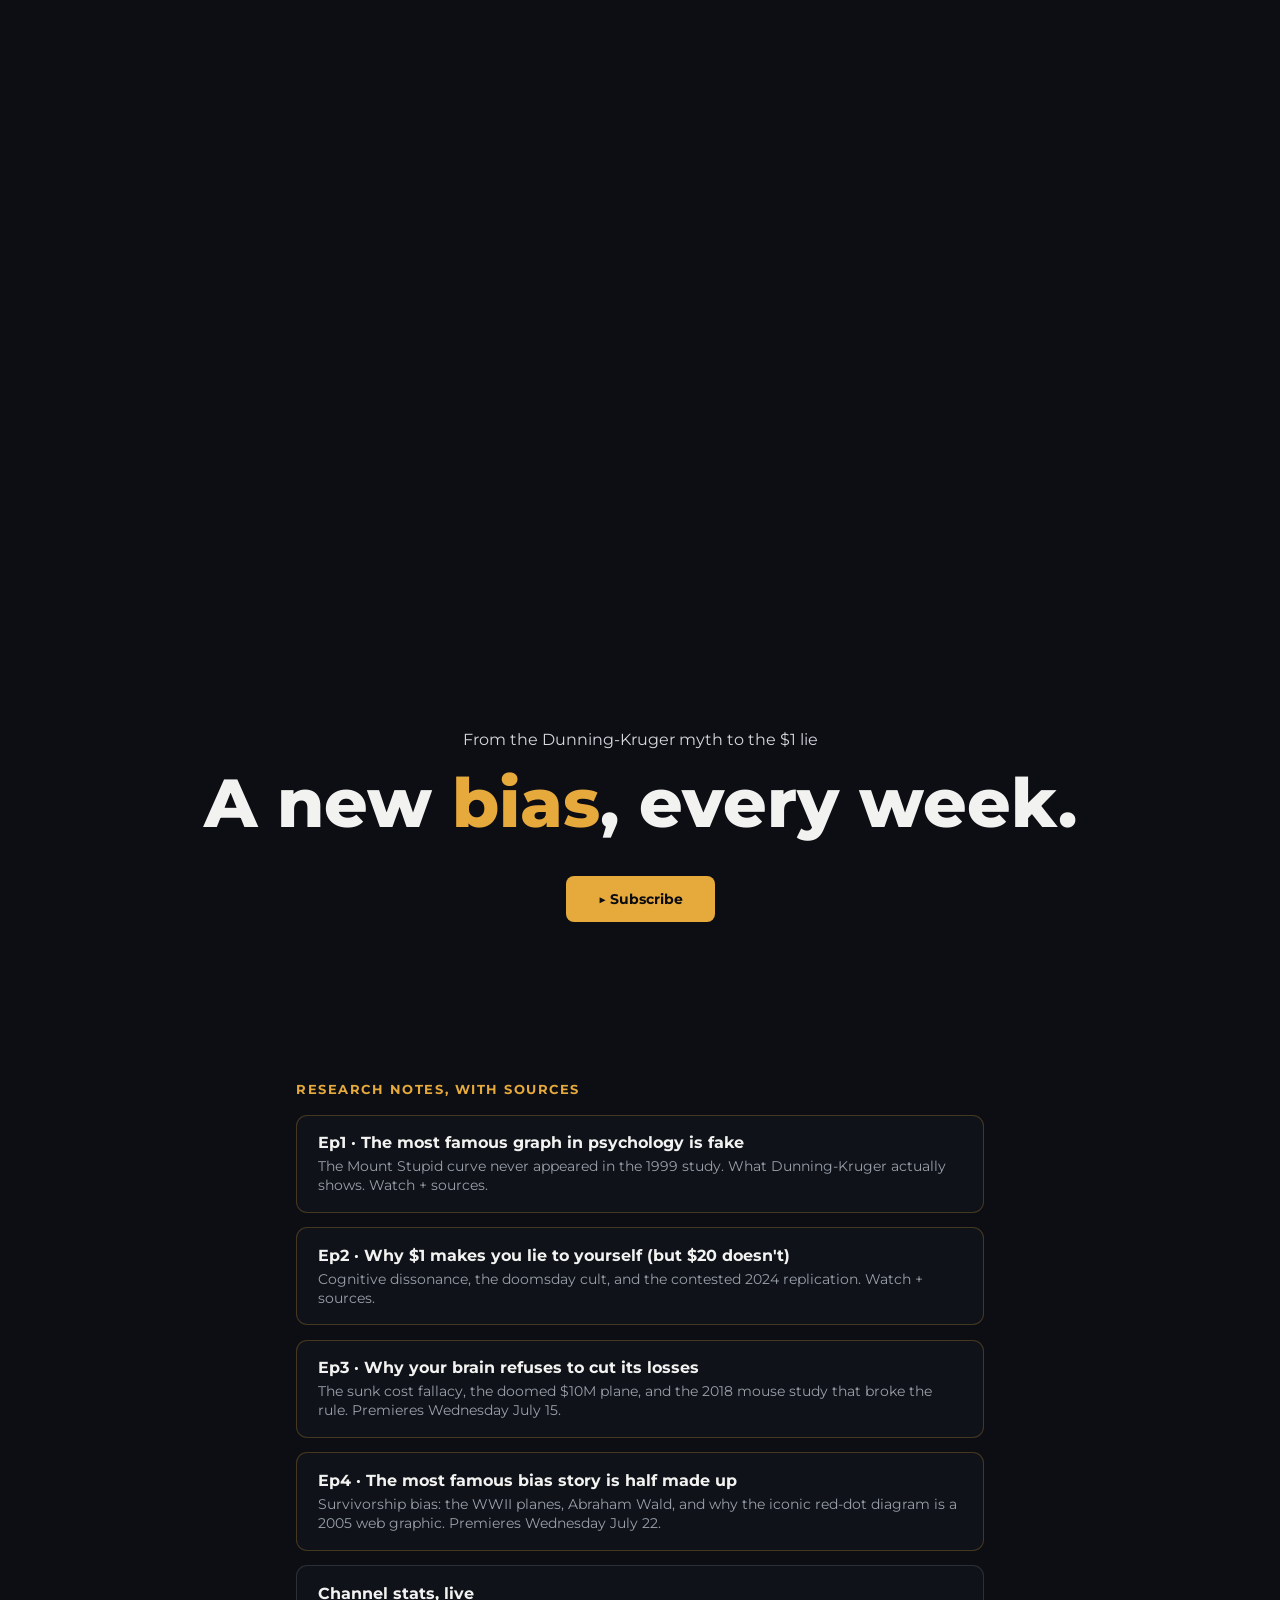
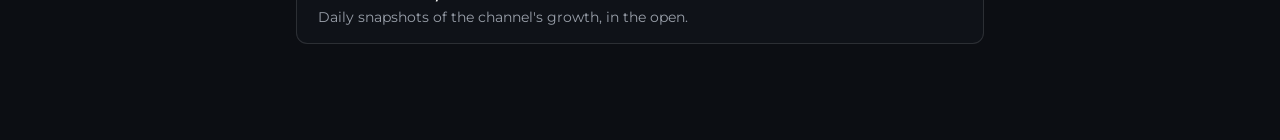
==== commit 8766a9dc: "Add Ep4 Survivorship Bias blog page + link from landing/ep3/sitemap Co-Authored-By: Claude Fable 5 <" ====
--- a/index.html
+++ b/index.html
@@ -329,6 +329,10 @@
     <a href="ep3/" style="display:block;background:rgba(16,19,26,0.9);border:1px solid rgba(230,169,60,0.25);border-radius:0.7rem;padding:1.1rem 1.3rem;margin-bottom:0.9rem;color:#F2F2F0;text-decoration:none;">
       <strong style="display:block;margin-bottom:0.25rem;">Ep3 · Why your brain refuses to cut its losses</strong>
       <span style="color:#9aa0aa;font-size:0.875rem;">The sunk cost fallacy, the doomed $10M plane, and the 2018 mouse study that broke the rule. Premieres Wednesday July 15.</span>
+    </a>
+    <a href="ep4/" style="display:block;background:rgba(16,19,26,0.9);border:1px solid rgba(230,169,60,0.25);border-radius:0.7rem;padding:1.1rem 1.3rem;margin-bottom:0.9rem;color:#F2F2F0;text-decoration:none;">
+      <strong style="display:block;margin-bottom:0.25rem;">Ep4 · The most famous bias story is half made up</strong>
+      <span style="color:#9aa0aa;font-size:0.875rem;">Survivorship bias: the WWII planes, Abraham Wald, and why the iconic red-dot diagram is a 2005 web graphic. Premieres Wednesday July 22.</span>
     </a>
     <a href="stats/" style="display:block;background:rgba(16,19,26,0.9);border:1px solid rgba(255,255,255,0.12);border-radius:0.7rem;padding:1.1rem 1.3rem;color:#F2F2F0;text-decoration:none;">
       <strong style="display:block;margin-bottom:0.25rem;">Channel stats, live</strong>
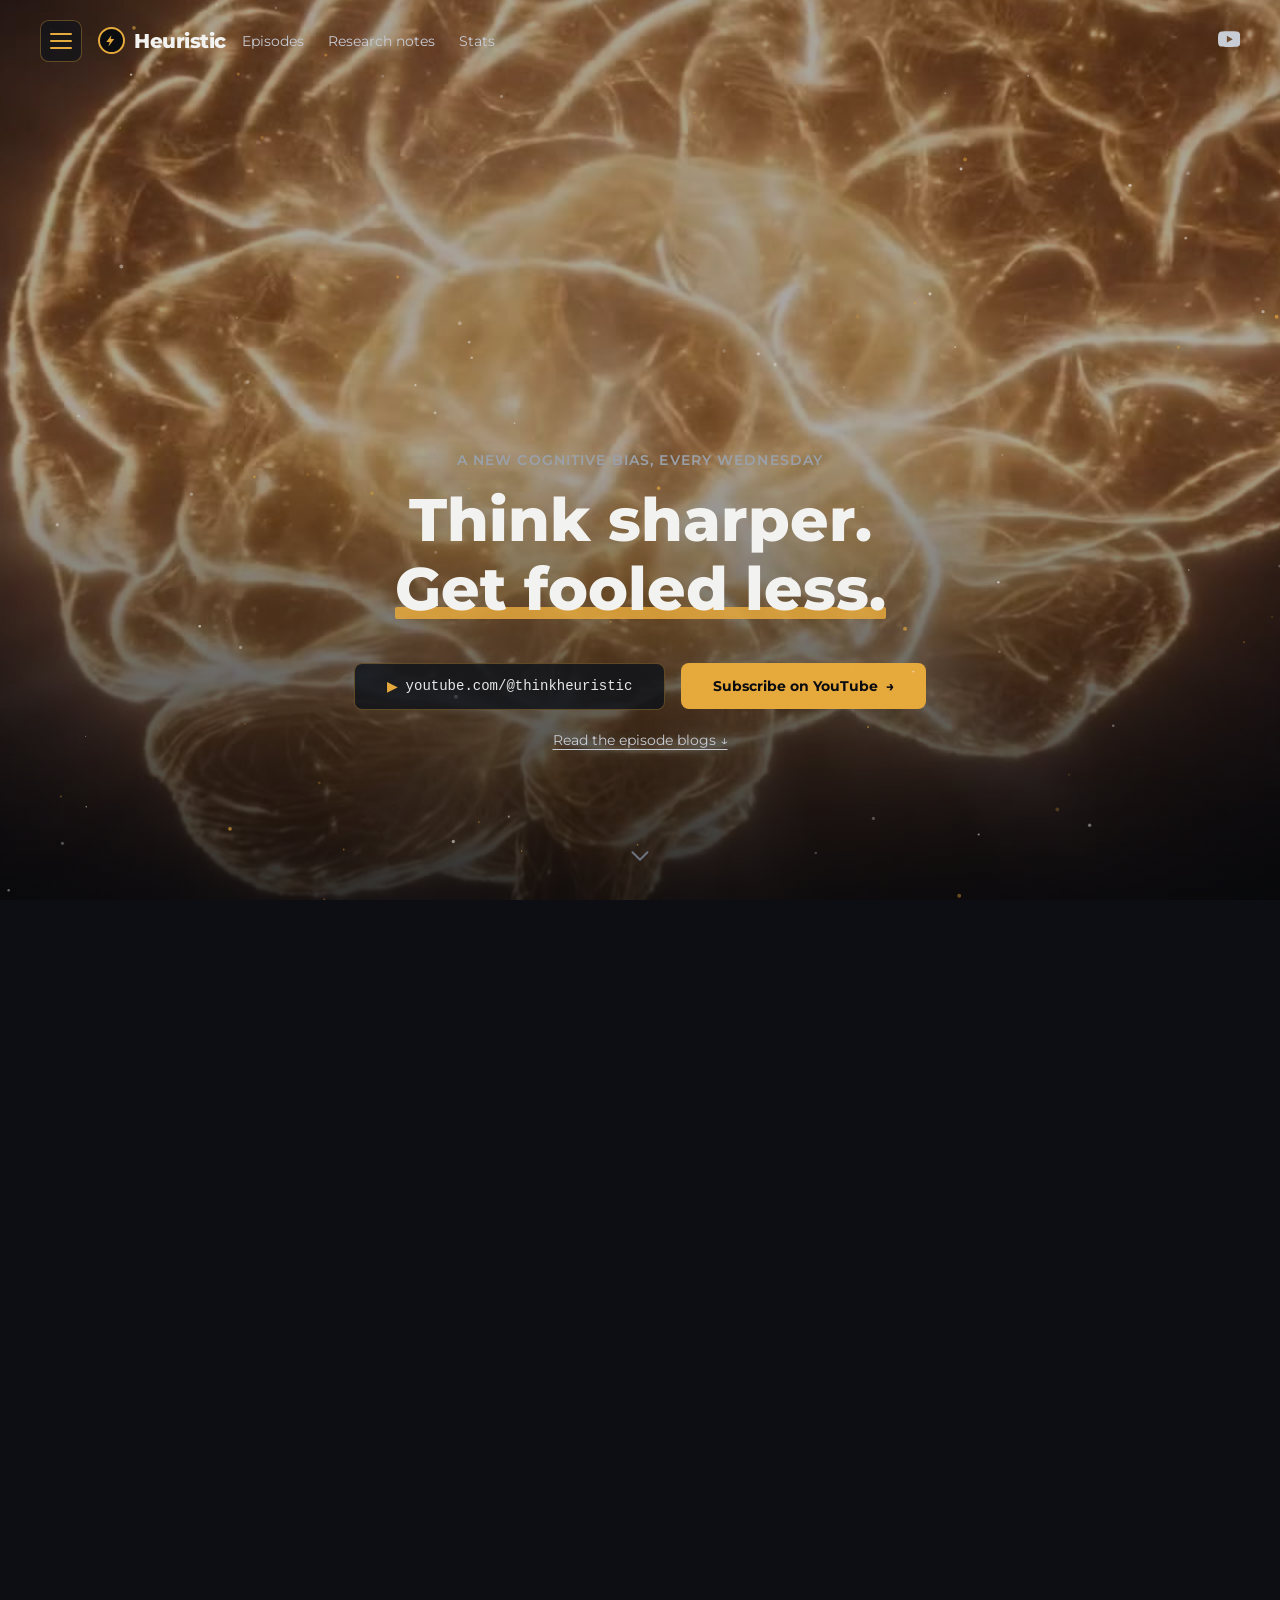
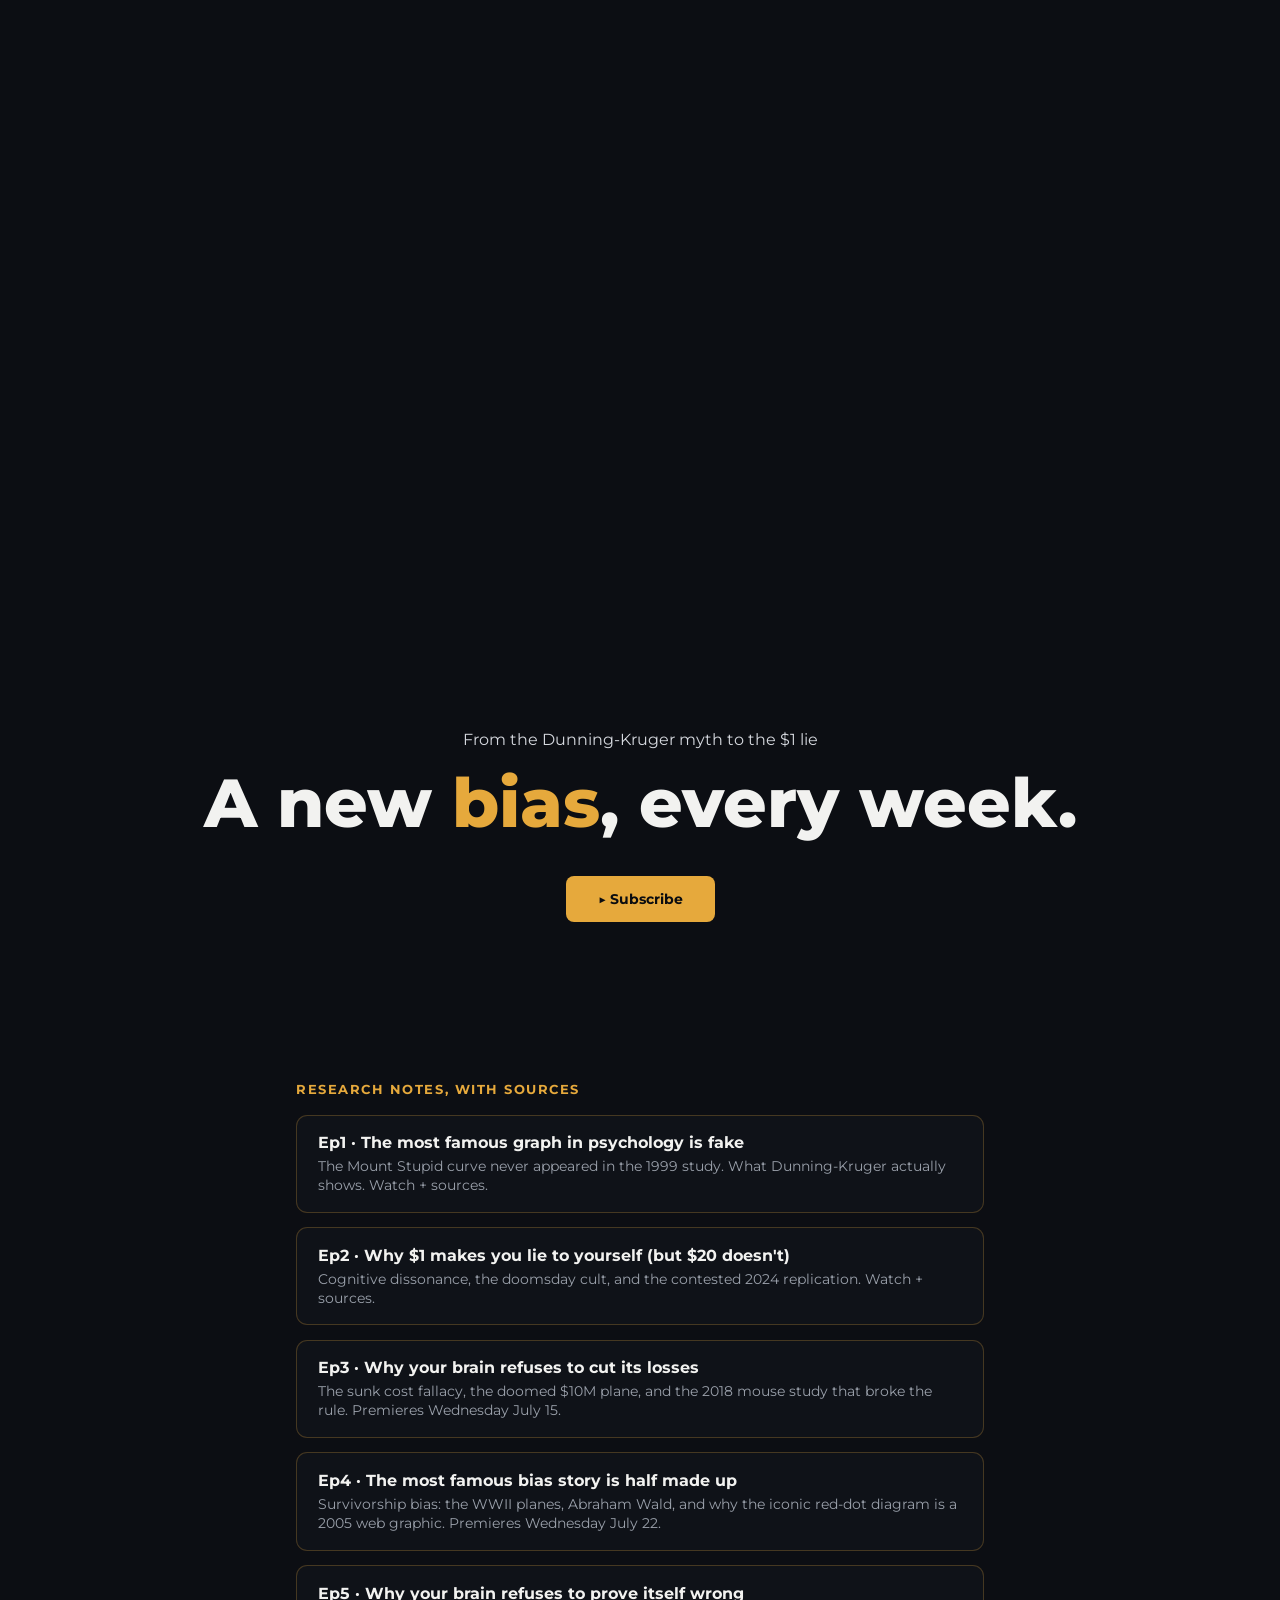
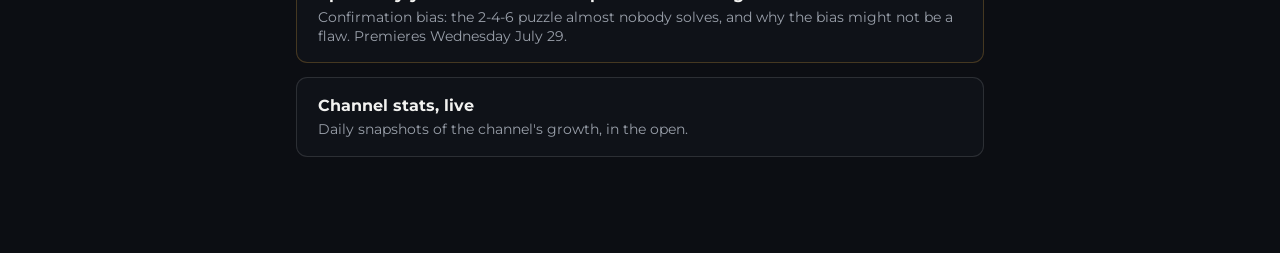
==== commit d4067071: "Add Ep5 Confirmation Bias blog page + link from landing/ep4/sitemap Co-Authored-By: Claude Fable 5 <" ====
--- a/index.html
+++ b/index.html
@@ -333,6 +333,10 @@
     <a href="ep4/" style="display:block;background:rgba(16,19,26,0.9);border:1px solid rgba(230,169,60,0.25);border-radius:0.7rem;padding:1.1rem 1.3rem;margin-bottom:0.9rem;color:#F2F2F0;text-decoration:none;">
       <strong style="display:block;margin-bottom:0.25rem;">Ep4 · The most famous bias story is half made up</strong>
       <span style="color:#9aa0aa;font-size:0.875rem;">Survivorship bias: the WWII planes, Abraham Wald, and why the iconic red-dot diagram is a 2005 web graphic. Premieres Wednesday July 22.</span>
+    </a>
+    <a href="ep5/" style="display:block;background:rgba(16,19,26,0.9);border:1px solid rgba(230,169,60,0.25);border-radius:0.7rem;padding:1.1rem 1.3rem;margin-bottom:0.9rem;color:#F2F2F0;text-decoration:none;">
+      <strong style="display:block;margin-bottom:0.25rem;">Ep5 · Why your brain refuses to prove itself wrong</strong>
+      <span style="color:#9aa0aa;font-size:0.875rem;">Confirmation bias: the 2-4-6 puzzle almost nobody solves, and why the bias might not be a flaw. Premieres Wednesday July 29.</span>
     </a>
     <a href="stats/" style="display:block;background:rgba(16,19,26,0.9);border:1px solid rgba(255,255,255,0.12);border-radius:0.7rem;padding:1.1rem 1.3rem;color:#F2F2F0;text-decoration:none;">
       <strong style="display:block;margin-bottom:0.25rem;">Channel stats, live</strong>
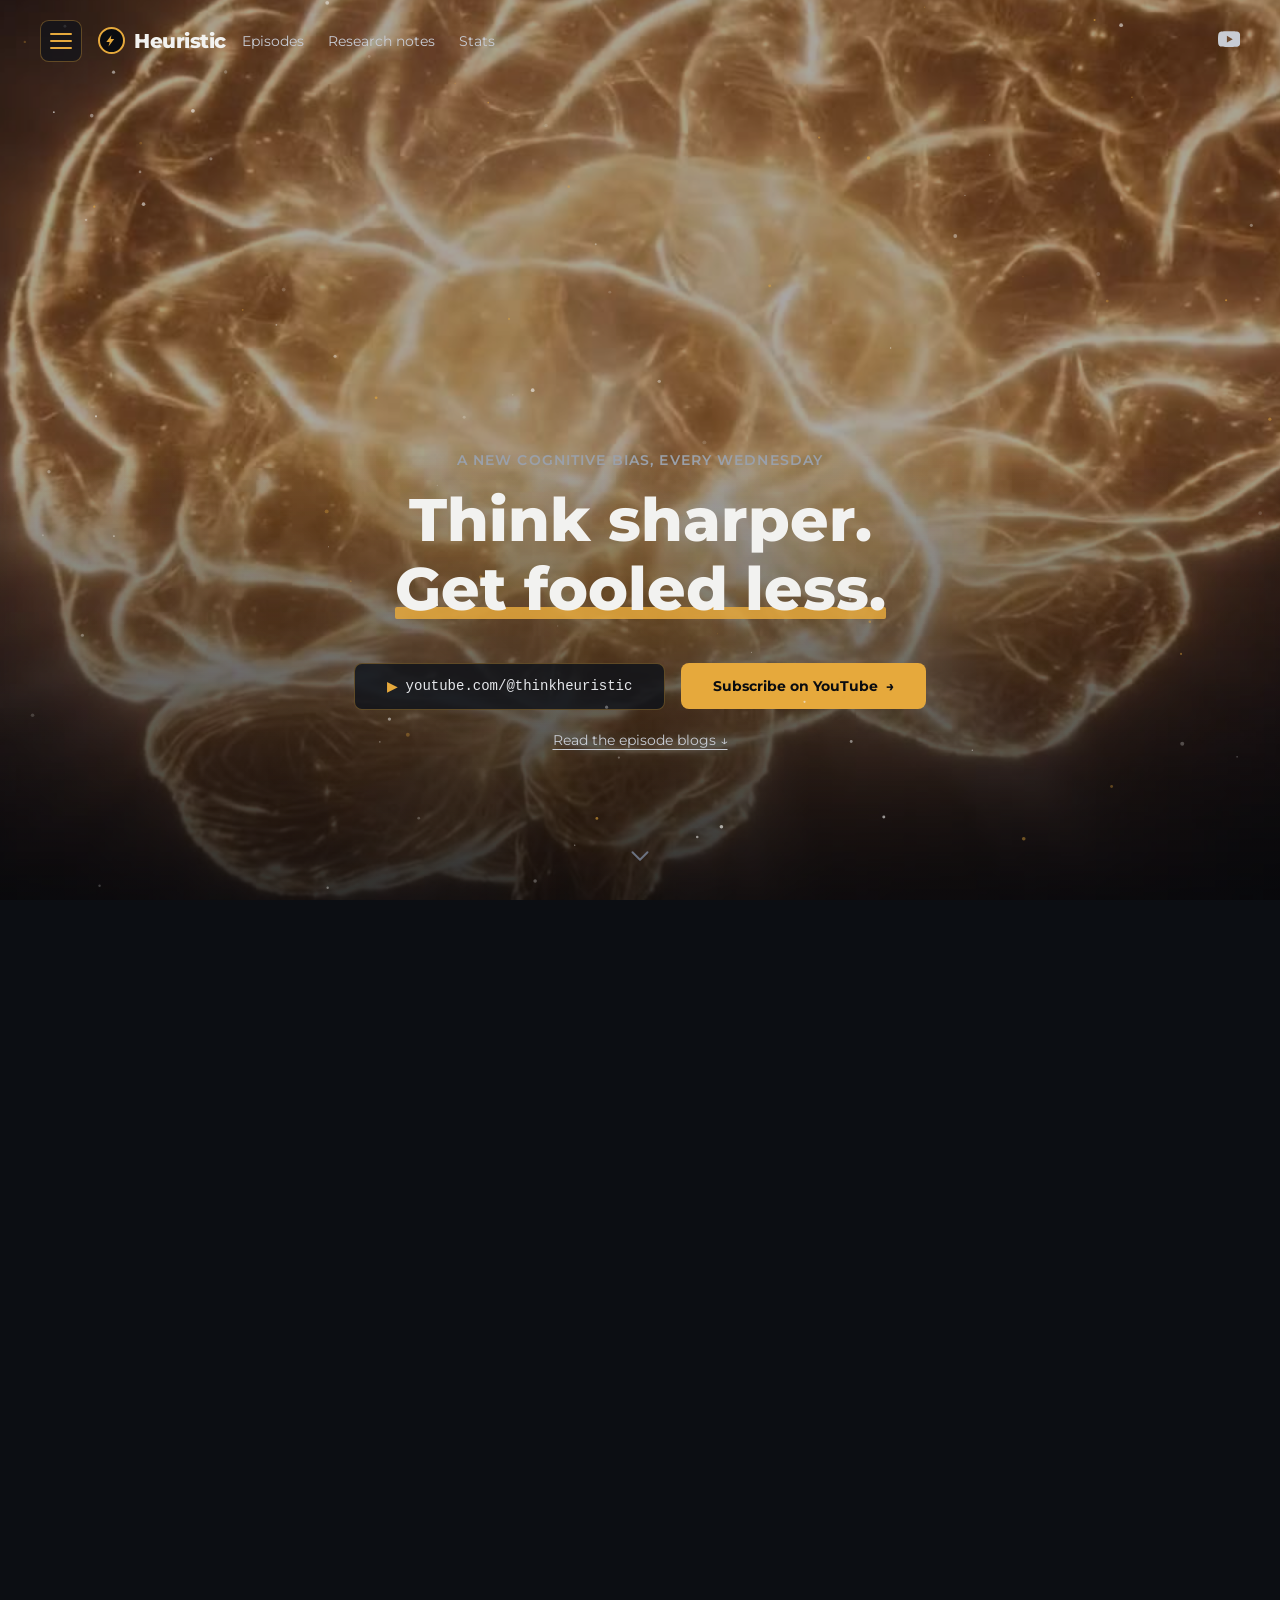
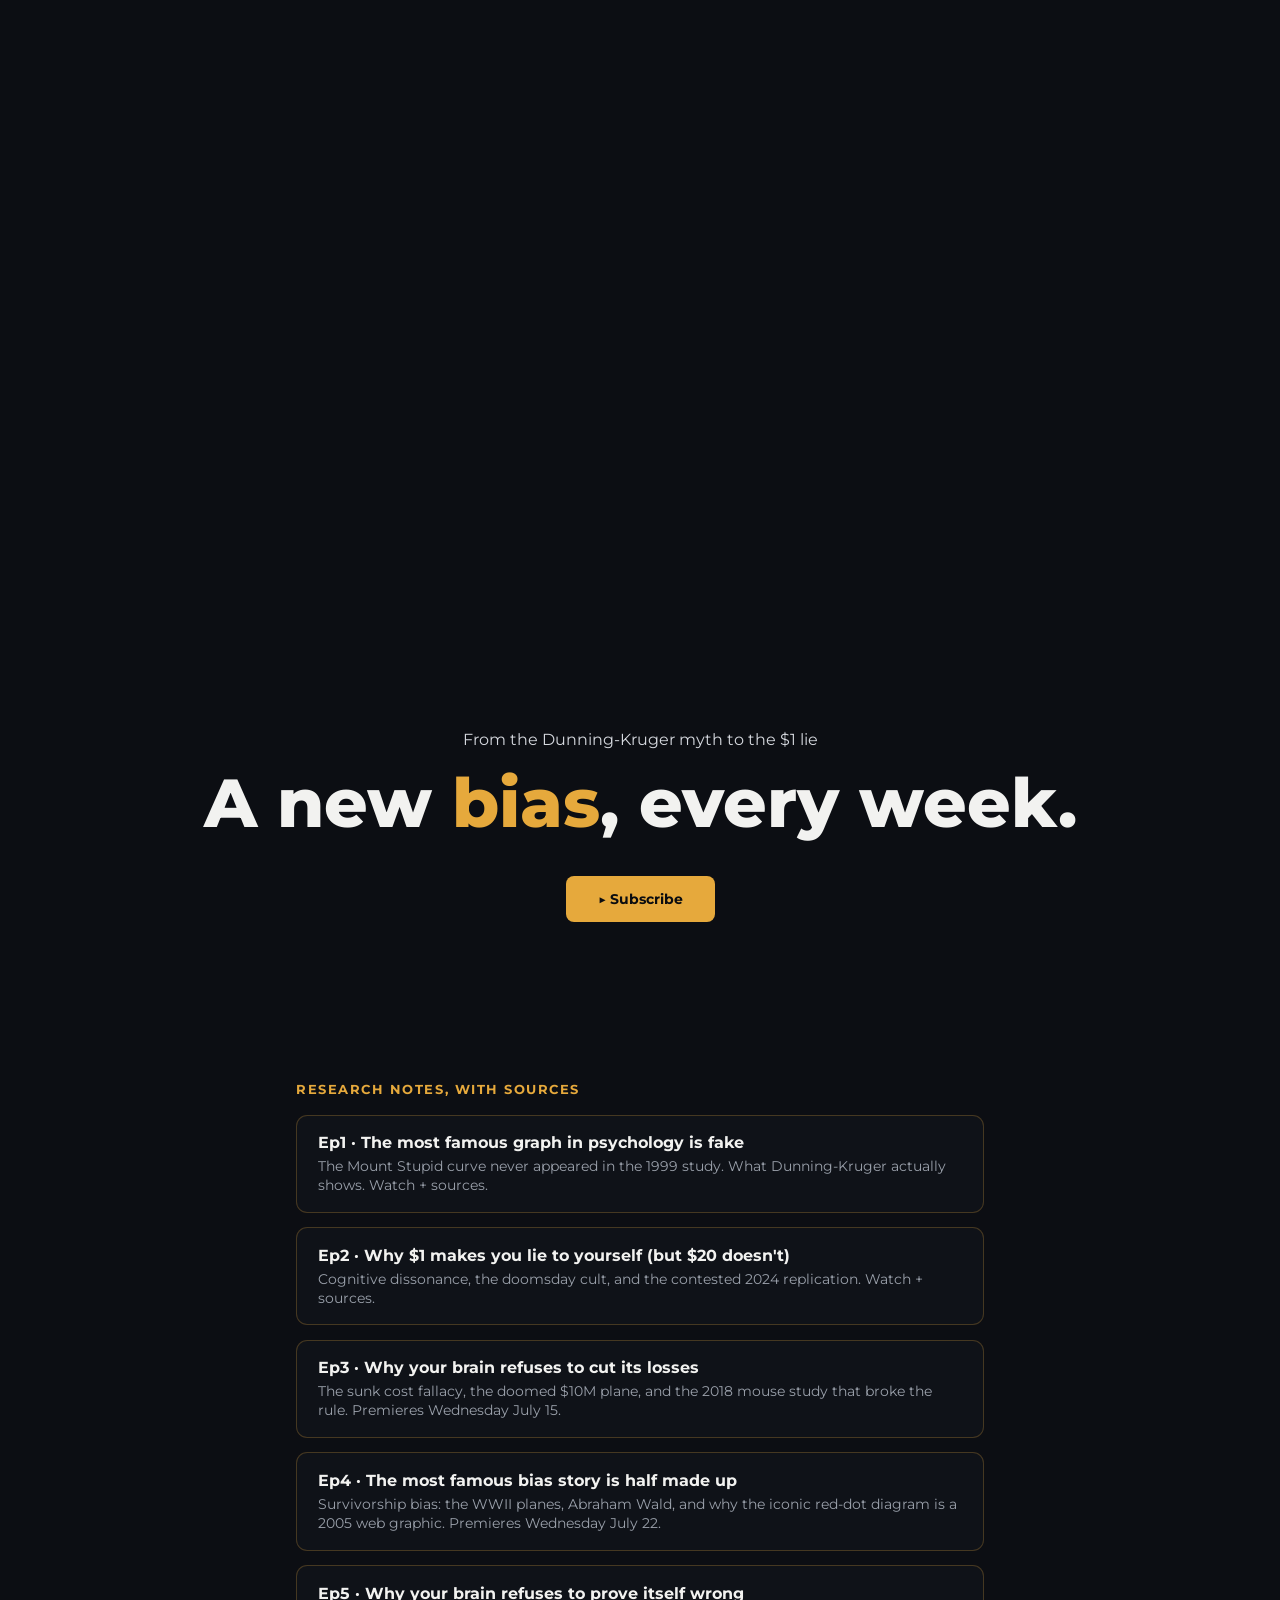
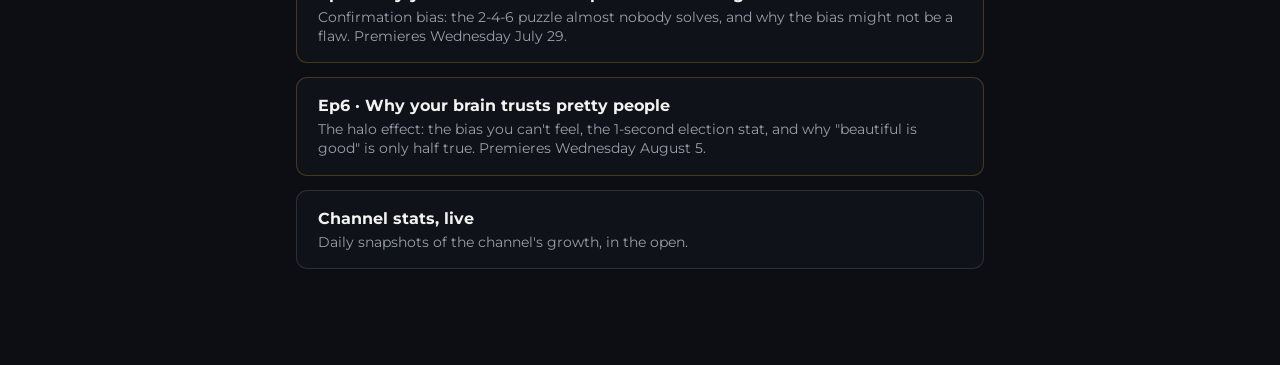
==== commit bb355360: "Add Ep6 Halo Effect blog page + link from landing/ep5/sitemap Co-Authored-By: Claude Fable 5 <norepl" ====
--- a/index.html
+++ b/index.html
@@ -337,6 +337,10 @@
     <a href="ep5/" style="display:block;background:rgba(16,19,26,0.9);border:1px solid rgba(230,169,60,0.25);border-radius:0.7rem;padding:1.1rem 1.3rem;margin-bottom:0.9rem;color:#F2F2F0;text-decoration:none;">
       <strong style="display:block;margin-bottom:0.25rem;">Ep5 · Why your brain refuses to prove itself wrong</strong>
       <span style="color:#9aa0aa;font-size:0.875rem;">Confirmation bias: the 2-4-6 puzzle almost nobody solves, and why the bias might not be a flaw. Premieres Wednesday July 29.</span>
+    </a>
+    <a href="ep6/" style="display:block;background:rgba(16,19,26,0.9);border:1px solid rgba(230,169,60,0.25);border-radius:0.7rem;padding:1.1rem 1.3rem;margin-bottom:0.9rem;color:#F2F2F0;text-decoration:none;">
+      <strong style="display:block;margin-bottom:0.25rem;">Ep6 · Why your brain trusts pretty people</strong>
+      <span style="color:#9aa0aa;font-size:0.875rem;">The halo effect: the bias you can't feel, the 1-second election stat, and why "beautiful is good" is only half true. Premieres Wednesday August 5.</span>
     </a>
     <a href="stats/" style="display:block;background:rgba(16,19,26,0.9);border:1px solid rgba(255,255,255,0.12);border-radius:0.7rem;padding:1.1rem 1.3rem;color:#F2F2F0;text-decoration:none;">
       <strong style="display:block;margin-bottom:0.25rem;">Channel stats, live</strong>
